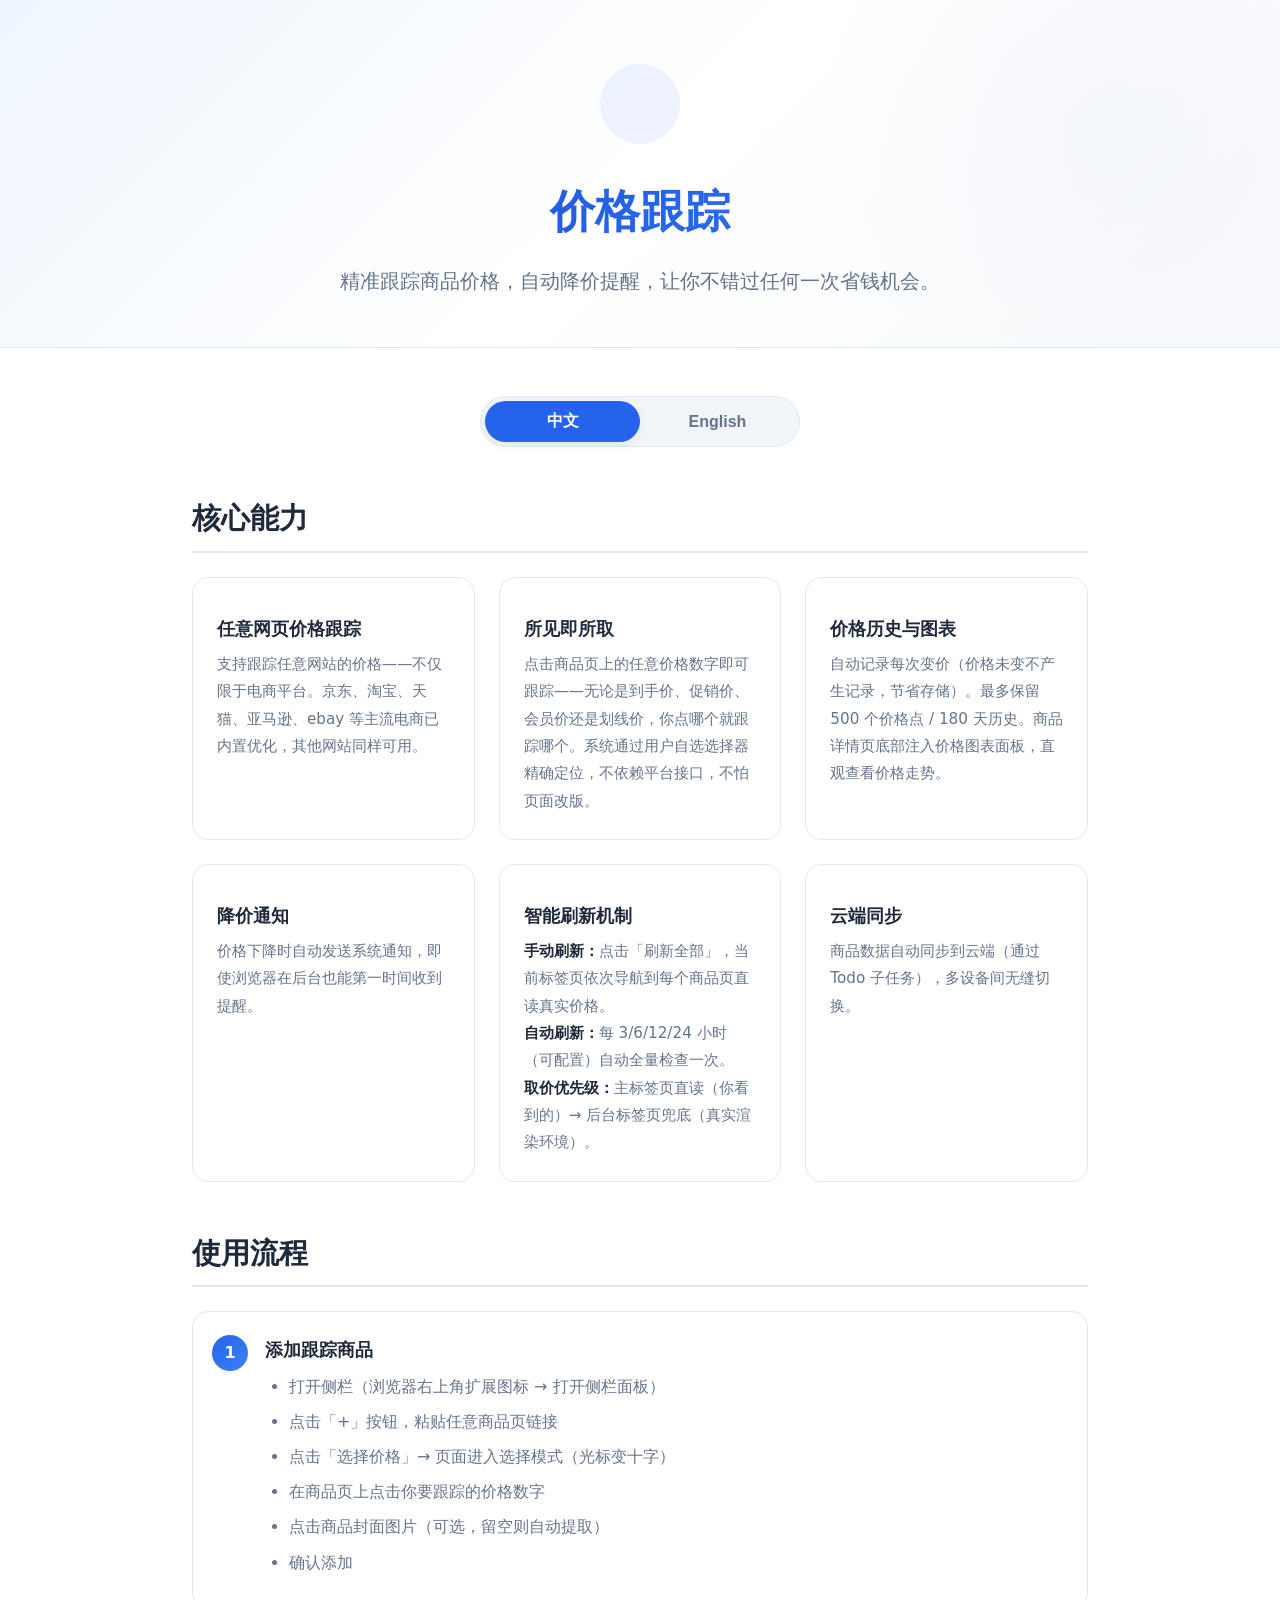
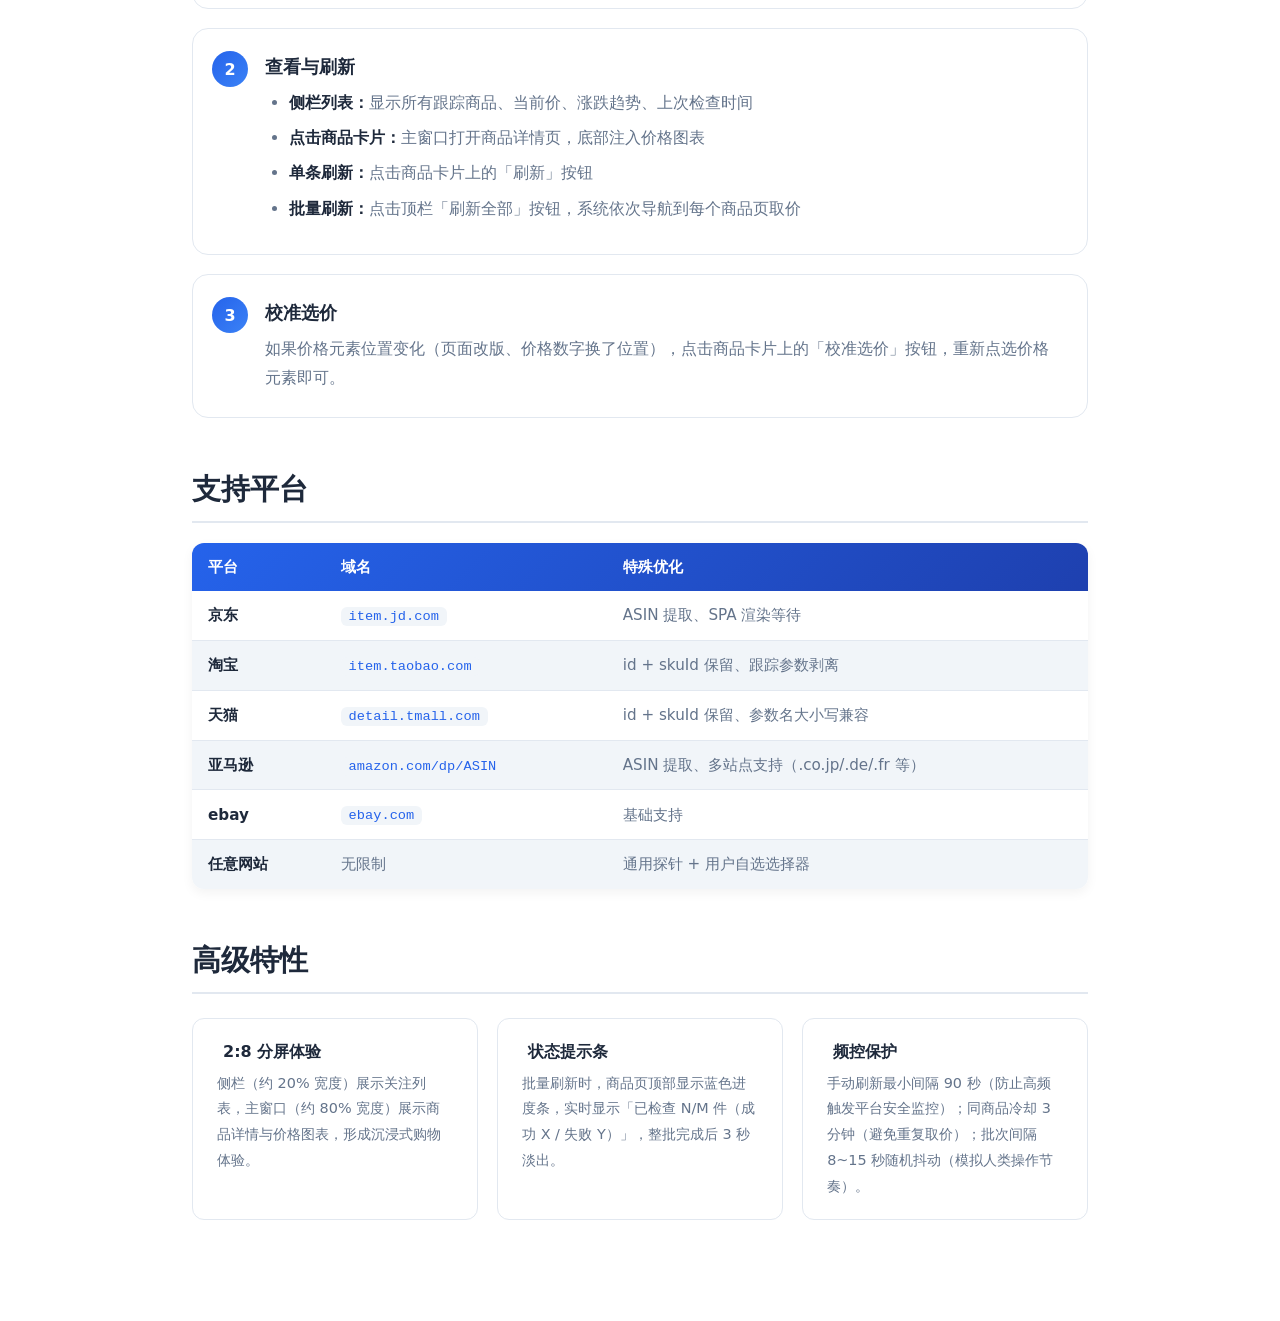
==== price-tracker.html @ d5b230f3 "新增价格跟踪； 重构项目工程" ====
<!DOCTYPE html>
<html lang="zh-CN">
<head>
    <meta charset="UTF-8">
    <meta name="viewport" content="width=device-width, initial-scale=1.0, user-scalable=yes">
    <title>Price Tracker · 价格跟踪 · MS-ToDo Hub</title>
    <meta name="description" content="MS-ToDo Hub 价格跟踪 - 精准跟踪商品价格，自动降价提醒，支持京东、淘宝、天猫、亚马逊、ebay 等主流电商。">
    <link rel="icon" type="image/x-icon" href="/favicon.ico">
    <link rel="icon" type="image/png" href="img/logo/logo.png">
    <link rel="apple-touch-icon" href="img/logo/logo.png">
    <link rel="stylesheet" href="css/awesome-6.7.2.css">
    <link rel="stylesheet" href="css/page.css">
    <style>
        .pt-hero {
            padding: 4rem 10% 3rem;
            text-align: center;
            background: linear-gradient(135deg, #eff6ff 0%, #ffffff 50%, #f8fafc 100%);
            position: relative;
            overflow: hidden;
            border-bottom: 1px solid var(--gray-200);
        }
        .pt-hero::before {
            content: '';
            position: absolute;
            top: -50%;
            right: -10%;
            width: 600px;
            height: 600px;
            background: radial-gradient(circle, rgba(37, 99, 235, 0.03) 0%, transparent 70%);
            border-radius: 50%;
            z-index: 0;
        }
        .pt-hero h1 {
            font-size: 2.8rem;
            font-weight: 800;
            background: linear-gradient(135deg, #1e40af, var(--primary-color), #3b82f6);
            -webkit-background-clip: text;
            -webkit-text-fill-color: transparent;
            background-clip: text;
            margin-bottom: 1rem;
            position: relative;
            z-index: 1;
        }
        .pt-hero .pt-tagline {
            font-size: 1.25rem;
            color: var(--text-light);
            max-width: 680px;
            margin: 0 auto;
            position: relative;
            z-index: 1;
            line-height: 1.8;
        }
        .pt-hero .pt-icon {
            font-size: 3.5rem;
            color: var(--primary-color);
            margin-bottom: 1.5rem;
            display: inline-block;
            background: rgba(37, 99, 235, 0.08);
            width: 80px;
            height: 80px;
            line-height: 80px;
            border-radius: 50%;
            position: relative;
            z-index: 1;
        }
        .pt-container {
            max-width: 960px;
            margin: 0 auto;
            padding: 3rem 2rem 5rem;
        }
        .pt-lang-tabs {
            display: flex;
            justify-content: center;
            gap: 0;
            margin-bottom: 3rem;
            background: var(--gray-100);
            border-radius: 50px;
            padding: 4px;
            max-width: 320px;
            margin-left: auto;
            margin-right: auto;
            border: 1px solid var(--gray-200);
        }
        .pt-lang-tab {
            flex: 1;
            padding: 10px 24px;
            border-radius: 50px;
            text-align: center;
            font-weight: 600;
            font-size: 1rem;
            cursor: pointer;
            transition: var(--transition);
            color: var(--text-light);
            border: none;
            background: transparent;
        }
        .pt-lang-tab.active {
            background: var(--primary-color);
            color: white;
            box-shadow: var(--shadow-sm);
        }
        .pt-lang-tab:hover:not(.active) {
            color: var(--primary-color);
        }
        .pt-section { display: none; }
        .pt-section.active { display: block; }
        .pt-section h2 {
            font-size: 1.8rem;
            font-weight: 700;
            color: var(--text-dark);
            margin: 3rem 0 1.2rem;
            padding-bottom: 0.6rem;
            border-bottom: 2px solid var(--gray-200);
        }
        .pt-section h2:first-child { margin-top: 0; }
        .pt-section h3 {
            font-size: 1.25rem;
            font-weight: 600;
            color: var(--primary-color);
            margin: 2rem 0 0.8rem;
        }
        .pt-section p {
            color: var(--text-light);
            line-height: 1.8;
            margin-bottom: 1rem;
        }
        .pt-section ul {
            margin: 0.5rem 0 1.2rem 1.5rem;
            color: var(--text-light);
            line-height: 1.8;
        }
        .pt-section ul li { margin-bottom: 0.4rem; }
        .pt-section strong { color: var(--text-dark); }
        .pt-section code {
            background: var(--gray-100);
            padding: 2px 8px;
            border-radius: 6px;
            font-size: 0.9em;
            color: var(--primary-color);
        }
        .pt-capability-grid {
            display: grid;
            grid-template-columns: repeat(auto-fit, minmax(280px, 1fr));
            gap: 1.5rem;
            margin: 1.5rem 0 2rem;
        }
        .pt-cap-card {
            background: var(--white);
            border: 1px solid var(--gray-200);
            border-radius: 16px;
            padding: 1.5rem;
            transition: var(--transition);
        }
        .pt-cap-card:hover {
            box-shadow: var(--shadow-md);
            border-color: var(--primary-color);
            transform: translateY(-2px);
        }
        .pt-cap-card .pt-cap-icon {
            font-size: 1.8rem;
            color: var(--primary-color);
            margin-bottom: 0.8rem;
        }
        .pt-cap-card h4 {
            font-size: 1.1rem;
            font-weight: 600;
            color: var(--text-dark);
            margin-bottom: 0.5rem;
        }
        .pt-cap-card p {
            font-size: 0.95rem;
            margin-bottom: 0;
        }
        .pt-steps {
            counter-reset: step;
            margin: 1.5rem 0 2rem;
        }
        .pt-step {
            position: relative;
            padding: 1.5rem 1.5rem 1.5rem 4.5rem;
            background: var(--white);
            border: 1px solid var(--gray-200);
            border-radius: 16px;
            margin-bottom: 1.2rem;
            transition: var(--transition);
        }
        .pt-step:hover {
            box-shadow: var(--shadow-sm);
            border-color: var(--primary-color);
        }
        .pt-step::before {
            counter-increment: step;
            content: counter(step);
            position: absolute;
            left: 1.2rem;
            top: 1.4rem;
            width: 36px;
            height: 36px;
            background: linear-gradient(135deg, var(--primary-color), #3b82f6);
            color: white;
            border-radius: 50%;
            display: flex;
            align-items: center;
            justify-content: center;
            font-weight: 700;
            font-size: 1rem;
        }
        .pt-step h4 {
            font-size: 1.1rem;
            font-weight: 600;
            color: var(--text-dark);
            margin-bottom: 0.5rem;
        }
        .pt-step p { margin-bottom: 0; }
        .pt-step ul { margin-bottom: 0; }
        .pt-table {
            width: 100%;
            border-collapse: collapse;
            margin: 1rem 0 1.5rem;
            border-radius: 12px;
            overflow: hidden;
            box-shadow: var(--shadow-sm);
        }
        .pt-table thead {
            background: linear-gradient(135deg, var(--primary-color), #1e40af);
            color: white;
        }
        .pt-table th {
            padding: 12px 16px;
            text-align: left;
            font-weight: 600;
            font-size: 0.95rem;
        }
        .pt-table td {
            padding: 12px 16px;
            border-bottom: 1px solid var(--gray-200);
            color: var(--text-light);
            font-size: 0.95rem;
        }
        .pt-table tbody tr:last-child td { border-bottom: none; }
        .pt-table tbody tr:nth-child(even) { background: var(--gray-100); }
        .pt-table tbody tr:hover { background: rgba(37, 99, 235, 0.04); }
        .pt-note {
            background: rgba(37, 99, 235, 0.05);
            border-left: 4px solid var(--primary-color);
            padding: 1rem 1.5rem;
            border-radius: 0 12px 12px 0;
            margin: 1rem 0;
        }
        .pt-note p { margin-bottom: 0; color: var(--text-dark); }
        .pt-feature-list {
            display: grid;
            grid-template-columns: repeat(auto-fit, minmax(260px, 1fr));
            gap: 1.2rem;
            margin: 1.5rem 0;
        }
        .pt-feature-item {
            background: var(--white);
            border: 1px solid var(--gray-200);
            border-radius: 12px;
            padding: 1.2rem 1.5rem;
        }
        .pt-feature-item h4 {
            font-size: 1rem;
            font-weight: 600;
            color: var(--text-dark);
            margin-bottom: 0.4rem;
        }
        .pt-feature-item p {
            font-size: 0.9rem;
            margin-bottom: 0;
        }
        @media (max-width: 768px) {
            .pt-hero { padding: 3rem 5% 2rem; }
            .pt-hero h1 { font-size: 2rem; }
            .pt-container { padding: 2rem 1.2rem 3rem; }
            .pt-table { font-size: 0.85rem; }
            .pt-table th, .pt-table td { padding: 8px 10px; }
            .pt-capability-grid { grid-template-columns: 1fr; }
        }
    </style>
</head>
<body>
<div id="nav-placeholder"></div>

<section class="pt-hero">
    <div class="pt-icon"><i class="fa-solid fa-tags"></i></div>
    <h1 data-i18n="pt-hero-title">价格跟踪</h1>
    <p class="pt-tagline" data-i18n="pt-hero-tagline">精准跟踪商品价格，自动降价提醒，让你不错过任何一次省钱机会。</p>
</section>

<div class="pt-container">
    <div class="pt-lang-tabs">
        <button class="pt-lang-tab active" onclick="switchPtLang('zh')">中文</button>
        <button class="pt-lang-tab" onclick="switchPtLang('en')">English</button>
    </div>

    <!-- ==================== 中文内容 ==================== -->
    <div class="pt-section active" id="pt-zh">

        <h2><i class="fa-solid fa-bolt"></i> 核心能力</h2>

        <div class="pt-capability-grid">
            <div class="pt-cap-card">
                <div class="pt-cap-icon"><i class="fa-solid fa-globe"></i></div>
                <h4>任意网页价格跟踪</h4>
                <p>支持跟踪任意网站的价格——不仅限于电商平台。京东、淘宝、天猫、亚马逊、ebay 等主流电商已内置优化，其他网站同样可用。</p>
            </div>
            <div class="pt-cap-card">
                <div class="pt-cap-icon"><i class="fa-solid fa-crosshairs"></i></div>
                <h4>所见即所取</h4>
                <p>点击商品页上的任意价格数字即可跟踪——无论是到手价、促销价、会员价还是划线价，你点哪个就跟踪哪个。系统通过用户自选选择器精确定位，不依赖平台接口，不怕页面改版。</p>
            </div>
            <div class="pt-cap-card">
                <div class="pt-cap-icon"><i class="fa-solid fa-chart-line"></i></div>
                <h4>价格历史与图表</h4>
                <p>自动记录每次变价（价格未变不产生记录，节省存储）。最多保留 500 个价格点 / 180 天历史。商品详情页底部注入价格图表面板，直观查看价格走势。</p>
            </div>
            <div class="pt-cap-card">
                <div class="pt-cap-icon"><i class="fa-solid fa-bell"></i></div>
                <h4>降价通知</h4>
                <p>价格下降时自动发送系统通知，即使浏览器在后台也能第一时间收到提醒。</p>
            </div>
            <div class="pt-cap-card">
                <div class="pt-cap-icon"><i class="fa-solid fa-rotate"></i></div>
                <h4>智能刷新机制</h4>
                <p><strong>手动刷新：</strong>点击「刷新全部」，当前标签页依次导航到每个商品页直读真实价格。<br><strong>自动刷新：</strong>每 3/6/12/24 小时（可配置）自动全量检查一次。<br><strong>取价优先级：</strong>主标签页直读（你看到的）→ 后台标签页兜底（真实渲染环境）。</p>
            </div>
            <div class="pt-cap-card">
                <div class="pt-cap-icon"><i class="fa-solid fa-cloud-arrow-up"></i></div>
                <h4>云端同步</h4>
                <p>商品数据自动同步到云端（通过 Todo 子任务），多设备间无缝切换。</p>
            </div>
        </div>

        <h2><i class="fa-solid fa-list-ol"></i> 使用流程</h2>

        <div class="pt-steps">
            <div class="pt-step">
                <h4>添加跟踪商品</h4>
                <ul>
                    <li>打开侧栏（浏览器右上角扩展图标 → 打开侧栏面板）</li>
                    <li>点击「+」按钮，粘贴任意商品页链接</li>
                    <li>点击「选择价格」→ 页面进入选择模式（光标变十字）</li>
                    <li>在商品页上点击你要跟踪的价格数字</li>
                    <li>点击商品封面图片（可选，留空则自动提取）</li>
                    <li>确认添加</li>
                </ul>
            </div>
            <div class="pt-step">
                <h4>查看与刷新</h4>
                <ul>
                    <li><strong>侧栏列表：</strong>显示所有跟踪商品、当前价、涨跌趋势、上次检查时间</li>
                    <li><strong>点击商品卡片：</strong>主窗口打开商品详情页，底部注入价格图表</li>
                    <li><strong>单条刷新：</strong>点击商品卡片上的「刷新」按钮</li>
                    <li><strong>批量刷新：</strong>点击顶栏「刷新全部」按钮，系统依次导航到每个商品页取价</li>
                </ul>
            </div>
            <div class="pt-step">
                <h4>校准选价</h4>
                <p>如果价格元素位置变化（页面改版、价格数字换了位置），点击商品卡片上的「校准选价」按钮，重新点选价格元素即可。</p>
            </div>
        </div>

        <h2><i class="fa-solid fa-store"></i> 支持平台</h2>

        <table class="pt-table">
            <thead><tr><th>平台</th><th>域名</th><th>特殊优化</th></tr></thead>
            <tbody>
                <tr><td><strong>京东</strong></td><td><code>item.jd.com</code></td><td>ASIN 提取、SPA 渲染等待</td></tr>
                <tr><td><strong>淘宝</strong></td><td><code>item.taobao.com</code></td><td>id + skuId 保留、跟踪参数剥离</td></tr>
                <tr><td><strong>天猫</strong></td><td><code>detail.tmall.com</code></td><td>id + skuId 保留、参数名大小写兼容</td></tr>
                <tr><td><strong>亚马逊</strong></td><td><code>amazon.com/dp/ASIN</code></td><td>ASIN 提取、多站点支持（.co.jp/.de/.fr 等）</td></tr>
                <tr><td><strong>ebay</strong></td><td><code>ebay.com</code></td><td>基础支持</td></tr>
                <tr><td><strong>任意网站</strong></td><td>无限制</td><td>通用探针 + 用户自选选择器</td></tr>
            </tbody>
        </table>

        <h2><i class="fa-solid fa-wand-magic-sparkles"></i> 高级特性</h2>

        <div class="pt-feature-list">
            <div class="pt-feature-item">
                <h4><i class="fa-solid fa-table-columns" style="color:var(--primary-color);margin-right:6px;"></i> 2:8 分屏体验</h4>
                <p>侧栏（约 20% 宽度）展示关注列表，主窗口（约 80% 宽度）展示商品详情与价格图表，形成沉浸式购物体验。</p>
            </div>
            <div class="pt-feature-item">
                <h4><i class="fa-solid fa-progress-bar" style="color:var(--primary-color);margin-right:6px;"></i> 状态提示条</h4>
                <p>批量刷新时，商品页顶部显示蓝色进度条，实时显示「已检查 N/M 件（成功 X / 失败 Y）」，整批完成后 3 秒淡出。</p>
            </div>
            <div class="pt-feature-item">
                <h4><i class="fa-solid fa-shield-halved" style="color:var(--primary-color);margin-right:6px;"></i> 频控保护</h4>
                <p>手动刷新最小间隔 90 秒（防止高频触发平台安全监控）；同商品冷却 3 分钟（避免重复取价）；批次间隔 8~15 秒随机抖动（模拟人类操作节奏）。</p>
            </div>
        </div>

    </div>

    <!-- ==================== English Content ==================== -->
    <div class="pt-section" id="pt-en">

        <h2><i class="fa-solid fa-bolt"></i> Core Capabilities</h2>

        <div class="pt-capability-grid">
            <div class="pt-cap-card">
                <div class="pt-cap-icon"><i class="fa-solid fa-globe"></i></div>
                <h4>Track Prices on Any Page</h4>
                <p>Track prices on any website — not limited to e-commerce platforms. JD, Taobao, Tmall, Amazon, eBay and other major e-commerce sites have built-in optimizations. Other websites work too.</p>
            </div>
            <div class="pt-cap-card">
                <div class="pt-cap-icon"><i class="fa-solid fa-crosshairs"></i></div>
                <h4>What You See Is What You Track</h4>
                <p>Click any price number on a product page to track it — whether it's the final price, promo price, member price, or strikethrough price. The system uses a user-selected CSS selector for precise targeting. No platform API dependency, immune to page redesigns.</p>
            </div>
            <div class="pt-cap-card">
                <div class="pt-cap-icon"><i class="fa-solid fa-chart-line"></i></div>
                <h4>Price History &amp; Charts</h4>
                <p>Automatically records every price change (no record created if price is unchanged, saving storage). Keeps up to 500 price points / 180 days of history. A price chart panel is injected at the bottom of the product detail page for intuitive trend viewing.</p>
            </div>
            <div class="pt-cap-card">
                <div class="pt-cap-icon"><i class="fa-solid fa-bell"></i></div>
                <h4>Price Drop Alerts</h4>
                <p>Automatically sends system notifications when prices drop. You'll get alerted instantly even when the browser is in the background.</p>
            </div>
            <div class="pt-cap-card">
                <div class="pt-cap-icon"><i class="fa-solid fa-rotate"></i></div>
                <h4>Smart Refresh Mechanism</h4>
                <p><strong>Manual refresh:</strong> Click "Refresh All" and the current tab navigates to each product page sequentially to read real prices.<br><strong>Auto refresh:</strong> Automatically checks all items every 3/6/12/24 hours (configurable).<br><strong>Price reading priority:</strong> Active tab direct read (what you see) → Background tab fallback (real rendering environment).</p>
            </div>
            <div class="pt-cap-card">
                <div class="pt-cap-icon"><i class="fa-solid fa-cloud-arrow-up"></i></div>
                <h4>Cloud Sync</h4>
                <p>Product data automatically syncs to the cloud (via Todo subtasks) for seamless switching between devices.</p>
            </div>
        </div>

        <h2><i class="fa-solid fa-list-ol"></i> How to Use</h2>

        <div class="pt-steps">
            <div class="pt-step">
                <h4>Add a Product to Track</h4>
                <ul>
                    <li>Open the sidebar (extension icon at the top-right → Open sidebar panel)</li>
                    <li>Click the "+" button and paste any product page URL</li>
                    <li>Click "Select Price" → The page enters selection mode (cursor becomes a crosshair)</li>
                    <li>Click the price number you want to track on the product page</li>
                    <li>Click the product cover image (optional, auto-extracted if left empty)</li>
                    <li>Confirm to add</li>
                </ul>
            </div>
            <div class="pt-step">
                <h4>View &amp; Refresh</h4>
                <ul>
                    <li><strong>Sidebar list:</strong> Shows all tracked products, current price, price trend, last check time</li>
                    <li><strong>Click a product card:</strong> Opens the product detail page in the main window with a price chart injected at the bottom</li>
                    <li><strong>Single refresh:</strong> Click the "Refresh" button on the product card</li>
                    <li><strong>Batch refresh:</strong> Click the "Refresh All" button in the top bar. The system navigates to each product page sequentially to fetch prices</li>
                </ul>
            </div>
            <div class="pt-step">
                <h4>Recalibrate Price Selection</h4>
                <p>If the price element position changes (page redesign, price number moved), click the "Recalibrate" button on the product card to re-select the price element.</p>
            </div>
        </div>

        <h2><i class="fa-solid fa-store"></i> Supported Platforms</h2>

        <table class="pt-table">
            <thead><tr><th>Platform</th><th>Domain</th><th>Optimization</th></tr></thead>
            <tbody>
                <tr><td><strong>JD.com</strong></td><td><code>item.jd.com</code></td><td>ASIN extraction, SPA render waiting</td></tr>
                <tr><td><strong>Taobao</strong></td><td><code>item.taobao.com</code></td><td>id + skuId retention, tracking parameter stripping</td></tr>
                <tr><td><strong>Tmall</strong></td><td><code>detail.tmall.com</code></td><td>id + skuId retention, case-insensitive parameter names</td></tr>
                <tr><td><strong>Amazon</strong></td><td><code>amazon.com/dp/ASIN</code></td><td>ASIN extraction, multi-site support (.co.jp/.de/.fr, etc.)</td></tr>
                <tr><td><strong>eBay</strong></td><td><code>ebay.com</code></td><td>Basic support</td></tr>
                <tr><td><strong>Any website</strong></td><td>Unlimited</td><td>Universal probe + user-selected CSS selector</td></tr>
            </tbody>
        </table>

        <h2><i class="fa-solid fa-wand-magic-sparkles"></i> Advanced Features</h2>

        <div class="pt-feature-list">
            <div class="pt-feature-item">
                <h4><i class="fa-solid fa-table-columns" style="color:var(--primary-color);margin-right:6px;"></i> 2:8 Split Screen</h4>
                <p>The sidebar (~20% width) displays your watchlist, while the main window (~80% width) shows product details and price charts, creating an immersive shopping experience.</p>
            </div>
            <div class="pt-feature-item">
                <h4><i class="fa-solid fa-progress-bar" style="color:var(--primary-color);margin-right:6px;"></i> Status Progress Bar</h4>
                <p>During batch refresh, a blue progress bar appears at the top of the product page showing "Checked N/M (Success X / Failed Y)" in real-time. It fades out 3 seconds after the batch completes.</p>
            </div>
            <div class="pt-feature-item">
                <h4><i class="fa-solid fa-shield-halved" style="color:var(--primary-color);margin-right:6px;"></i> Rate Limiting Protection</h4>
                <p>Manual refresh minimum interval: 90 seconds (prevents triggering platform security monitoring); Same product cooldown: 3 minutes (avoids duplicate price fetching); Batch interval: 8–15 seconds random jitter (simulates human operation rhythm).</p>
            </div>
        </div>

    </div>
</div>

<div id="footer-placeholder"></div>

<script src="js/common.js"></script>
<script>
    extendI18n({
        'zh': {
            'pt-hero-title': '价格跟踪',
            'pt-hero-tagline': '精准跟踪商品价格，自动降价提醒，让你不错过任何一次省钱机会。'
        },
        'en': {
            'pt-hero-title': 'Price Tracker',
            'pt-hero-tagline': 'Precisely track product prices with automatic drop alerts — never miss a saving opportunity.'
        }
    });

    function switchPtLang(lang, skipUpdate) {
        document.getElementById('pt-zh').classList.toggle('active', lang === 'zh');
        document.getElementById('pt-en').classList.toggle('active', lang === 'en');
        document.querySelectorAll('.pt-lang-tab').forEach(function(tab) {
            tab.classList.toggle('active', tab.textContent.trim() === (lang === 'zh' ? '中文' : 'English'));
        });
        var langBtn = document.getElementById('lang-btn-text');
        if (langBtn) langBtn.innerText = lang === 'zh' ? 'English' : '中文';
        if (!skipUpdate) {
            window.currentLang = lang;
            updateContent();
        }
    }
    window.switchPtLang = switchPtLang;

    window.afterUpdate = function() {
        document.querySelectorAll('.pt-lang-tab').forEach(function(tab) {
            tab.classList.toggle('active', tab.textContent.trim() === (window.currentLang === 'zh' ? '中文' : 'English'));
        });
        document.getElementById('pt-zh').classList.toggle('active', window.currentLang === 'zh');
        document.getElementById('pt-en').classList.toggle('active', window.currentLang === 'en');
    };
</script>
</body>
</html>
---- css/page.css ----
/* 完整样式 - 包含所有原有样式 + 轮播样式 */
* {
    margin: 0;
    padding: 0;
    box-sizing: border-box;
}

:root {
    --primary-color: #2563eb;
    --primary-dark: #1d4ed8;
    --chrome-color: #4285f4;
    --edge-color: #0078d7;
    --firefox-color: #ff7139;
    --text-dark: #1e293b;
    --text-light: #64748b;
    --bg-light: #f8fafc;
    --white: #ffffff;
    --accent-green: #10b981;
    --accent-amber: #f59e0b;
    --accent-rose: #e11d48;
    --gray-100: #f1f5f9;
    --gray-200: #e2e8f0;
    --gray-300: #cbd5e1;
    --shadow-sm: 0 4px 12px rgba(0, 0, 0, 0.05);
    --shadow-md: 0 8px 24px rgba(0, 0, 0, 0.1);
    --shadow-lg: 0 20px 40px rgba(0, 0, 0, 0.15);
    --transition: all 0.3s ease;
}

body {
    font-family: 'Segoe UI', system-ui, -apple-system, BlinkMacSystemFont, sans-serif;
    line-height: 1.6;
    color: var(--text-dark);
    background: var(--white);
    scroll-behavior: smooth;
    overflow-x: hidden;
}

nav {
    display: flex;
    justify-content: space-between;
    align-items: center;
    padding: 1.2rem 10%;
    background: rgba(255, 255, 255, 0.95);
    position: sticky;
    top: 0;
    z-index: 1000;
    backdrop-filter: blur(12px);
    border-bottom: 1px solid var(--gray-100);
    box-shadow: var(--shadow-sm);
}

.logo {
    font-size: 1.5rem;
    font-weight: 700;
    color: var(--primary-color);
    display: flex;
    align-items: center;
    gap: 12px;
}

.logo a {
    display: flex;
    align-items: center;
    gap: 12px;
    text-decoration: none;
    color: inherit;
}

.logo img {
    width: 32px;
    height: 32px;
    border-radius: 8px;
}

.nav-links {
    display: flex;
    align-items: center;
    gap: 2rem;
}

.nav-links a, .nav-links span {
    text-decoration: none;
    color: var(--text-dark);
    font-weight: 500;
    transition: var(--transition);
    cursor: pointer;
    display: flex;
    align-items: center;
    gap: 6px;
    font-size: 1rem;
    padding: 6px 0;
    border-bottom: 2px solid transparent;
}

.nav-links a:hover, .nav-links span:hover {
    color: var(--primary-color);
    border-bottom-color: var(--primary-color);
}

.nav-links .btn-sponsor-nav {
    color: var(--accent-rose);
    font-weight: 600;
}

.nav-lang {
    display: flex;
    align-items: center;
    gap: 6px;
    background: var(--gray-100);
    padding: 1px 16px;
    border-radius: 40px;
    font-weight: 300;
    cursor: pointer;
    border: 1px solid var(--gray-200);
    transition: var(--transition);
    margin-left: 0.5rem;
    color: var(--text-dark);
}

.hero {
    padding: 6rem 10% 5rem;
    text-align: center;
    background: linear-gradient(135deg, #eff6ff 0%, #ffffff 50%, #f8fafc 100%);
    position: relative;
    overflow: hidden;
}

.hero::before {
    content: '';
    position: absolute;
    top: -50%;
    right: -10%;
    width: 600px;
    height: 600px;
    background: radial-gradient(circle, rgba(37, 99, 235, 0.03) 0%, transparent 70%);
    border-radius: 50%;
    z-index: 0;
}

.hero .version-badge {
    display: inline-block;
    background: linear-gradient(145deg, #1e3c72, #2a5298);
    color: white;
    padding: 8px 28px;
    border-radius: 40px;
    font-size: 1.2rem;
    font-weight: 700;
    margin-bottom: 2rem;
    backdrop-filter: blur(4px);
    border: 1px solid rgba(255, 255, 255, 0.2);
    box-shadow: var(--shadow-md);
    letter-spacing: 1px;
}

#dynamic-slogan {
    font-size: 3.2rem;
    font-weight: 800;
    min-height: 6rem;
    margin-bottom: 1.2rem;
    background: linear-gradient(135deg, #1e40af, var(--primary-color), #3b82f6);
    -webkit-background-clip: text;
    -webkit-text-fill-color: transparent;
    background-clip: text;
    letter-spacing: -1px;
    line-height: 1.3;
    display: flex;
    align-items: center;
    justify-content: center;
    gap: 12px;
    flex-wrap: wrap;
}

.tagline-row {
    display: flex;
    justify-content: center;
    gap: 2rem;
    margin: 1.5rem 0;
    flex-wrap: wrap;
    position: relative;
    z-index: 1;
}

.tagline {
    font-size: 1.3rem;
    color: var(--text-dark);
    background: rgba(255, 255, 255, 0.7);
    padding: 0.5rem 1.5rem;
    border-radius: 40px;
    backdrop-filter: blur(4px);
    border: 1px solid rgba(37, 99, 235, 0.2);
    font-weight: 500;
}

.hero .subhead {
    font-size: 1.3rem;
    color: var(--text-light);
    max-width: 800px;
    margin: 0 auto 2rem;
    position: relative;
    z-index: 1;
}

.download-container {
    display: flex;
    gap: 1.2rem;
    justify-content: center;
    flex-wrap: wrap;
    margin-top: 2.5rem;
    position: relative;
    z-index: 1;
}

.btn-download {
    color: white;
    padding: 1rem 2.2rem;
    border-radius: 50px;
    text-decoration: none;
    font-weight: 600;
    font-size: 1.1rem;
    transition: var(--transition);
    display: flex;
    align-items: center;
    gap: 12px;
    box-shadow: var(--shadow-md);
}

.btn-download:hover {
    transform: translateY(-4px);
    box-shadow: var(--shadow-lg);
}

.btn-chrome {
    background: var(--chrome-color);
}

.btn-edge {
    background: var(--edge-color);
}

.btn-firefox {
    background: var(--firefox-color);
}

.btn-crx {
    background: var(--accent-green);
}

.stats-bar {
    display: flex;
    justify-content: center;
    gap: 4rem;
    margin-top: 4rem;
    padding: 2rem;
    background: rgba(255, 255, 255, 0.6);
    backdrop-filter: blur(8px);
    border-radius: 60px;
    max-width: 800px;
    margin-left: auto;
    margin-right: auto;
    border: 1px solid var(--gray-200);
}

.stat-item {
    text-align: center;
}

.stat-number {
    font-size: 2rem;
    font-weight: 700;
    color: var(--primary-color);
}

.stat-label {
    color: var(--text-light);
    font-size: 0.9rem;
    text-transform: uppercase;
    letter-spacing: 1px;
}

.hero-image {
    margin-top: 3rem;
    text-align: center;
    position: relative;
    z-index: 1;
}

.hero-play-btn {
    position: absolute;
    top: 50%;
    left: 50%;
    transform: translate(-50%, -50%);
    font-size: 4.5rem;
    color: rgba(255, 255, 255, 0.85);
    text-shadow: 0 4px 20px rgba(0, 0, 0, 0.3);
    z-index: 2;
    pointer-events: none;
    transition: 0.3s;
}

.hero-image:hover .hero-play-btn {
    color: #fff;
    transform: translate(-50%, -50%) scale(1.1);
    text-shadow: 0 6px 28px rgba(0, 0, 0, 0.4);
}

.hero-image img {
    max-width: 100%;
    width: auto;
    max-height: 560px;
    border-radius: 20px;
    box-shadow: var(--shadow-lg);
    transition: var(--transition);
}

.hero-image img:hover {
    transform: scale(1.02);
    box-shadow: 0 24px 48px rgba(0, 0, 0, 0.18);
}

.video-modal-content {
    background: transparent;
    border: none;
    box-shadow: none;
    padding: 0;
    max-width: 90vw;
    width: 900px;
    position: relative;
    display: flex;
    flex-direction: column;
    align-items: center;
}

.video-modal-content .modal-close {
    position: absolute;
    top: -40px;
    right: 0;
}

.slogan-waterfall {
    background: linear-gradient(90deg, #f1f5f9 0%, #ffffff 20%, #ffffff 80%, #f1f5f9 100%);
    padding: 2.8rem 10% 2.2rem;
    overflow: hidden;
    border-bottom: 1px solid var(--gray-200);
    border-top: 1px solid var(--gray-200);
    margin-top: 1rem;
}

.waterfall-track {
    display: flex;
    gap: 2.5rem;
    width: max-content;
    animation: scrollRightToLeft 28s linear infinite;
}

.waterfall-track:hover {
    animation-play-state: paused;
}

.waterfall-item {
    display: flex;
    align-items: center;
    gap: 12px;
    background: white;
    padding: 0.9rem 2.2rem;
    border-radius: 60px;
    box-shadow: var(--shadow-sm);
    border: 1px solid var(--gray-200);
    font-size: 1.25rem;
    font-weight: 600;
    white-space: nowrap;
}

@keyframes scrollRightToLeft {
    0% {
        transform: translateX(0);
    }
    100% {
        transform: translateX(calc(-50% - 1.25rem));
    }
}

/* 轮播图样式 */
.carousel-container {
    position: relative;
    width: 100%;
    border-radius: 28px;
    overflow: hidden;
    box-shadow: var(--shadow-lg);
    background: #f1f5f9;
}

.carousel-slides {
    display: flex;
    transition: transform 0.5s cubic-bezier(0.2, 0.9, 0.4, 1.1);
    width: 100%;
}

.carousel-slide {
    flex: 0 0 100%;
    width: 100%;
}

.carousel-slide img {
    width: 100%;
    height: auto;
    display: block;
    background: #fff;
}

.carousel-btn {
    position: absolute;
    top: 50%;
    transform: translateY(-50%);
    background: rgba(0, 0, 0, 0.5);
    backdrop-filter: blur(4px);
    color: white;
    border: none;
    width: 44px;
    height: 44px;
    border-radius: 60px;
    display: flex;
    align-items: center;
    justify-content: center;
    font-size: 1.6rem;
    cursor: pointer;
    z-index: 10;
    transition: 0.2s;
}

.carousel-btn:hover {
    background: var(--primary-color);
}

.btn-prev {
    left: 16px;
}

.btn-next {
    right: 16px;
}

.carousel-dots {
    position: absolute;
    bottom: 16px;
    left: 0;
    right: 0;
    display: flex;
    justify-content: center;
    gap: 12px;
    z-index: 10;
}

.dot {
    width: 10px;
    height: 10px;
    background: rgba(255, 255, 255, 0.5);
    border-radius: 50%;
    cursor: pointer;
    transition: 0.2s;
}

.dot.active {
    background: var(--primary-color);
    width: 26px;
    border-radius: 12px;
    background: white;
    box-shadow: 0 0 4px rgba(0, 0, 0, 0.3);
}

.features {
    padding: 5rem 10%;
    display: grid;
    grid-template-columns: repeat(4, 1fr);
    gap: 2rem;
    background: #fff;
}

.feature-card {
    padding: 2rem 1.5rem;
    border-radius: 20px;
    background: var(--bg-light);
    transition: var(--transition);
    border: 1px solid var(--gray-100);
    box-shadow: var(--shadow-sm);
}

.feature-card:hover {
    background: white;
    border-color: var(--primary-color);
    transform: translateY(-8px);
    box-shadow: var(--shadow-lg);
}

.feature-icon {
    font-size: 2.2rem;
    color: var(--primary-color);
    margin-bottom: 1.5rem;
    background: rgba(37, 99, 235, 0.1);
    width: 60px;
    height: 60px;
    display: flex;
    align-items: center;
    justify-content: center;
    border-radius: 16px;
}

.feature-card h3 {
    margin-bottom: 1rem;
    font-size: 1.3rem;
    font-weight: 700;
}

.feature-card p {
    color: var(--text-light);
    font-size: 0.95rem;
}

.showcase {
    padding: 5rem 10%;
    background: linear-gradient(135deg, #f8fafc 0%, #ffffff 100%);
}

.showcase-grid {
    display: grid;
    grid-template-columns: repeat(2, 1fr);
    gap: 3rem;
    align-items: center;
}

.showcase-content h3 {
    font-size: 2rem;
    margin-bottom: 1.5rem;
}

.showcase-list {
    list-style: none;
}

.showcase-list li {
    margin-bottom: 1.2rem;
    display: flex;
    align-items: flex-start;
    gap: 12px;
}

.showcase-list i {
    color: var(--accent-green);
    font-size: 1.3rem;
    margin-top: 2px;
}

.showcase-quote {
    margin-top: 2rem;
    padding: 1.5rem;
    background: rgba(37, 99, 235, 0.05);
    border-radius: 16px;
    border-left: 4px solid var(--primary-color);
}

.theme-showcase {
    padding: 5rem 10%;
    background: var(--white);
}

.section-title {
    text-align: center;
    font-size: 2.5rem;
    margin-bottom: 1rem;
}

.section-subtitle {
    text-align: center;
    color: var(--text-light);
    max-width: 700px;
    margin: 0 auto 3rem;
    font-size: 1.2rem;
}

.theme-grid {
    display: grid;
    grid-template-columns: repeat(4, 1fr);
    gap: 1.5rem;
    margin-top: 3rem;
}

.theme-item {
    background: var(--bg-light);
    border-radius: 20px;
    padding: 2rem 1.5rem;
    text-align: center;
    transition: var(--transition);
    border: 1px solid var(--gray-200);
    cursor: pointer;
}

.theme-item:hover {
    transform: translateY(-5px);
    box-shadow: var(--shadow-md);
}

.theme-color {
    width: 60px;
    height: 60px;
    border-radius: 30px;
    margin: 0 auto 1rem;
    border: 3px solid white;
    box-shadow: var(--shadow-sm);
}

.theme-blue { background: #2563eb; }
.theme-purple { background: #7c3aed; }
.theme-green { background: #10b981; }
.theme-rose { background: #e11d48; }
.theme-orange { background: #f97316; }
.theme-teal { background: #14b8a6; }
.theme-indigo { background: #4f46e5; }
.theme-gray { background: #4b5563; }

.mobile-showcase {
    padding: 5rem 10%;
    background: #ffffff;
    border-bottom: 1px solid var(--gray-100);
}

.mobile-showcase h2 {
    font-size: 2.4rem;
    margin-bottom: 1rem;
    text-align: center;
}

.mobile-showcase .sub {
    text-align: center;
    color: var(--text-light);
    margin-bottom: 3rem;
    font-size: 1.2rem;
}

.mobile-grid {
    display: flex;
    flex-wrap: wrap;
    justify-content: center;
    gap: 3rem;
    align-items: flex-end;
}

.mobile-card {
    background: var(--bg-light);
    border-radius: 36px 36px 24px 24px;
    padding: 1.8rem 1.8rem 2rem;
    box-shadow: var(--shadow-lg);
    width: 280px;
    transition: var(--transition);
    border: 1px solid var(--gray-200);
    text-align: center;
}

.mobile-card:hover {
    transform: scale(1.03);
    border-color: var(--primary-color);
}

.mobile-card img {
    width: 100%;
    border-radius: 28px;
    box-shadow: 0 10px 20px rgba(0, 0, 0, 0.1);
    border: 4px solid white;
    margin-bottom: 1.2rem;
}

.sync-badge {
    background: #e6f7e6;
    color: #2e7d32;
    padding: 4px 16px;
    border-radius: 40px;
    font-weight: 600;
    font-size: 0.9rem;
    display: inline-block;
    margin-top: 1rem;
}

.highlight {
    background: var(--text-dark);
    color: white;
    padding: 6rem 10%;
    display: flex;
    align-items: center;
    gap: 4rem;
    flex-wrap: wrap;
}

.highlight-content {
    flex: 1;
    min-width: 300px;
}

.highlight-content h2 {
    font-size: 2.8rem;
    margin-bottom: 1.5rem;
}

.privacy-list {
    list-style: none;
}

.privacy-item {
    display: flex;
    align-items: center;
    gap: 18px;
    margin-bottom: 1.2rem;
    background: rgba(255, 255, 255, 0.05);
    padding: 16px 24px;
    border-radius: 16px;
    border: 1px solid rgba(255, 255, 255, 0.1);
    transition: var(--transition);
}

.privacy-item:hover {
    background: rgba(255, 255, 255, 0.08);
    transform: translateX(5px);
}

.privacy-item i {
    color: var(--accent-green);
    font-size: 1.5rem;
}

.privacy-item strong {
    color: #f8fafc;
    font-size: 1.1rem;
    margin-right: 8px;
}

.privacy-tagline {
    margin-top: 2rem;
    padding: 1rem;
    background: rgba(16, 185, 129, 0.1);
    border-radius: 12px;
    color: var(--accent-green);
    font-weight: 600;
    display: flex;
    align-items: center;
    gap: 10px;
}

.highlight-image {
    flex: 1;
    min-width: 300px;
    border-radius: 24px;
    overflow: hidden;
    box-shadow: 0 30px 60px rgba(0, 0, 0, 0.3);
}

.highlight-image img {
    width: 100%;
    height: auto;
    display: block;
}

.tech-stack {
    padding: 5rem 10%;
    background: white;
}

.tech-grid {
    display: grid;
    grid-template-columns: repeat(5, 1fr);
    gap: 1.5rem;
    margin-top: 3rem;
}

.tech-item {
    background: var(--bg-light);
    padding: 1.5rem;
    border-radius: 16px;
    text-align: center;
    border: 1px solid var(--gray-200);
    transition: var(--transition);
}

.tech-item:hover {
    transform: translateY(-5px);
    border-color: var(--primary-color);
}

.tech-item i {
    font-size: 2.5rem;
    color: var(--primary-color);
    margin-bottom: 1rem;
}

.faq {
    padding: 5rem 10%;
    background: var(--bg-light);
}

.faq-grid {
    display: grid;
    grid-template-columns: repeat(2, 1fr);
    gap: 2rem;
    margin-top: 3rem;
}

.faq-item {
    background: white;
    padding: 2rem;
    border-radius: 20px;
    box-shadow: var(--shadow-sm);
    border: 1px solid var(--gray-200);
    transition: var(--transition);
}

.faq-item:hover {
    box-shadow: var(--shadow-md);
    border-color: var(--primary-color);
}

.faq-item h4 {
    font-size: 1.2rem;
    margin-bottom: 1rem;
    display: flex;
    align-items: center;
    gap: 10px;
}

.cta {
    padding: 5rem 10%;
    text-align: center;
    background: linear-gradient(135deg, var(--primary-color), #1e40af);
    color: white;
}

.cta-quote {
    font-size: 2rem;
    font-weight: 600;
    margin-bottom: 1rem;
}

.cta-buttons {
    display: flex;
    gap: 1.5rem;
    justify-content: center;
    flex-wrap: wrap;
    margin-top: 2rem;
}

.btn-cta {
    background: white;
    color: var(--primary-color);
    padding: 1rem 2.5rem;
    border-radius: 50px;
    text-decoration: none;
    font-weight: 600;
    font-size: 1.1rem;
    transition: var(--transition);
    display: inline-flex;
    align-items: center;
    gap: 10px;
}

.btn-cta-outline {
    background: transparent;
    color: white;
    border: 2px solid white;
}

.btn-cta-outline:hover {
    background: white;
    color: var(--primary-color);
}

.modal-overlay {
    position: fixed;
    top: 0;
    left: 0;
    width: 100%;
    height: 100%;
    background: rgba(0, 0, 0, 0.8);
    display: none;
    align-items: center;
    justify-content: center;
    z-index: 2000;
    backdrop-filter: blur(8px);
}

.modal-content {
    background: white;
    padding: 2.5rem;
    border-radius: 32px;
    max-width: 700px;
    width: 90%;
    max-height: 80vh;
    overflow-y: auto;
    position: relative;
}

.modal-close {
    position: absolute;
    top: 1.5rem;
    right: 1.5rem;
    font-size: 1.8rem;
    cursor: pointer;
    background: none;
    border: none;
    width: 40px;
    height: 40px;
    border-radius: 50%;
    display: flex;
    align-items: center;
    justify-content: center;
    transition: var(--transition);
}

.modal-close:hover {
    background: var(--gray-100);
}

.privacy-policy-content {
    margin-top: 1.5rem;
    color: var(--text-dark);
    line-height: 1.8;
}

.privacy-policy-content h3 {
    margin: 1.8rem 0 0.8rem;
    color: var(--primary-color);
}

.privacy-policy-content h3:first-of-type {
    margin-top: 0;
}

.privacy-policy-content p {
    margin-bottom: 1rem;
    color: var(--text-light);
}

.privacy-policy-content ul {
    margin-left: 1.5rem;
    margin-bottom: 1rem;
    color: var(--text-light);
}

.qr-container {
    display: flex;
    gap: 2.5rem;
    justify-content: center;
    flex-wrap: wrap;
    margin-top: 2rem;
}

.qr-item {
    text-align: center;
}

.qr-item img {
    width: 140px;
    border-radius: 20px;
}

footer {
    padding: 4rem 10%;
    text-align: center;
    border-top: 1px solid var(--gray-200);
    color: var(--text-light);
    background: #fafafa;
}

.footer-links {
    margin-bottom: 2rem;
    display: flex;
    justify-content: center;
    gap: 2.5rem;
    flex-wrap: wrap;
}

.footer-links a, .footer-links span {
    text-decoration: none;
    color: var(--text-light);
    cursor: pointer;
    transition: var(--transition);
}

.footer-links a:hover, .footer-links span:hover {
    color: var(--primary-color);
}

@media (max-width: 1200px) {
    .features { grid-template-columns: repeat(2, 1fr); }
    .tech-grid { grid-template-columns: repeat(3, 1fr); }
    .theme-grid { grid-template-columns: repeat(2, 1fr); }
}

@media (max-width: 992px) {
    .showcase-grid { grid-template-columns: 1fr; }
    .faq-grid { grid-template-columns: 1fr; }
}

@media (max-width: 768px) {
    #dynamic-slogan { font-size: 2.2rem; }
    .features { grid-template-columns: 1fr; }
    .carousel-btn { width: 36px; height: 36px; font-size: 1.2rem; }
    .hero-image img { max-height: 380px; }
}

/* ==================== 新增功能展示区样式 ==================== */

.new-features {
    max-width: 1280px;
    margin: 4rem auto;
    padding: 0 2rem;
}

.new-features-grid {
    display: grid;
    grid-template-columns: repeat(auto-fit, minmax(280px, 1fr));
    gap: 2rem;
    margin-top: 2rem;
}

.new-feature-card {
    background: var(--card-bg, #ffffff);
    border-radius: 24px;
    padding: 1.5rem;
    position: relative;
    transition: all 0.3s ease;
    border: 1px solid var(--gray-200, #e5e7eb);
    box-shadow: 0 4px 12px rgba(0, 0, 0, 0.05);
}

.new-feature-card:hover {
    transform: translateY(-4px);
    box-shadow: 0 20px 30px -12px rgba(0, 0, 0, 0.15);
    border-color: var(--primary-color, #2563eb);
}

.feature-img-placeholder {
    margin-bottom: 1rem;
    border-radius: 16px;
    overflow: hidden;
    background: linear-gradient(135deg, #f0f9ff 0%, #e0f2fe 100%);
}

.placeholder-img {
    aspect-ratio: 16 / 9;
    display: flex;
    flex-direction: column;
    align-items: center;
    justify-content: center;
    gap: 0.5rem;
    color: var(--primary-color, #2563eb);
    font-size: 0.85rem;
    font-weight: 500;
}

.placeholder-img i {
    font-size: 3rem;
    opacity: 0.7;
}

/* 各功能卡片不同渐变背景 */
.new-feature-card:nth-child(1) .feature-img-placeholder {
    background: linear-gradient(135deg, #e8f0fe 0%, #d4e4fc 100%);
}
.new-feature-card:nth-child(2) .feature-img-placeholder {
    background: linear-gradient(135deg, #fef3e8 0%, #fde6d4 100%);
}
.new-feature-card:nth-child(3) .feature-img-placeholder {
    background: linear-gradient(135deg, #fce7f3 0%, #fbd5e8 100%);
}
.new-feature-card:nth-child(4) .feature-img-placeholder {
    background: linear-gradient(135deg, #e8f8f0 0%, #d4f0e4 100%);
}

.feature-badge {
    position: absolute;
    top: 1rem;
    right: 1rem;
    background: linear-gradient(135deg, #f59e0b, #ef4444);
    color: white;
    font-size: 0.7rem;
    font-weight: 600;
    padding: 0.25rem 0.6rem;
    border-radius: 20px;
    letter-spacing: 0.5px;
}

.new-feature-card h3 {
    font-size: 1.25rem;
    margin: 0.75rem 0 0.5rem;
    color: var(--text-dark, #111827);
}

.new-feature-card p {
    color: var(--text-light, #4b5563);
    font-size: 0.9rem;
    line-height: 1.5;
    margin-bottom: 1rem;
}

.feature-tags {
    display: flex;
    flex-wrap: wrap;
    gap: 0.5rem;
}

.feature-tags span {
    background: var(--gray-100, #f3f4f6);
    padding: 0.25rem 0.75rem;
    border-radius: 20px;
    font-size: 0.7rem;
    color: var(--gray-700, #374151);
    border: 1px solid var(--gray-200, #e5e7eb);
}

/* 暗色主题适配 */
.dark-theme .new-feature-card {
    background: #1f2937;
    border-color: #374151;
}

.dark-theme .new-feature-card h3 {
    color: #f9fafb;
}

.dark-theme .feature-tags span {
    background: #374151;
    color: #e5e7eb;
    border-color: #4b5563;
}

/* 移动端适配 */
@media (max-width: 768px) {
    .new-features {
        padding: 0 1rem;
        margin: 2rem auto;
    }

    .new-features-grid {
        gap: 1.25rem;
    }

    .new-feature-card {
        padding: 1.25rem;
    }
}
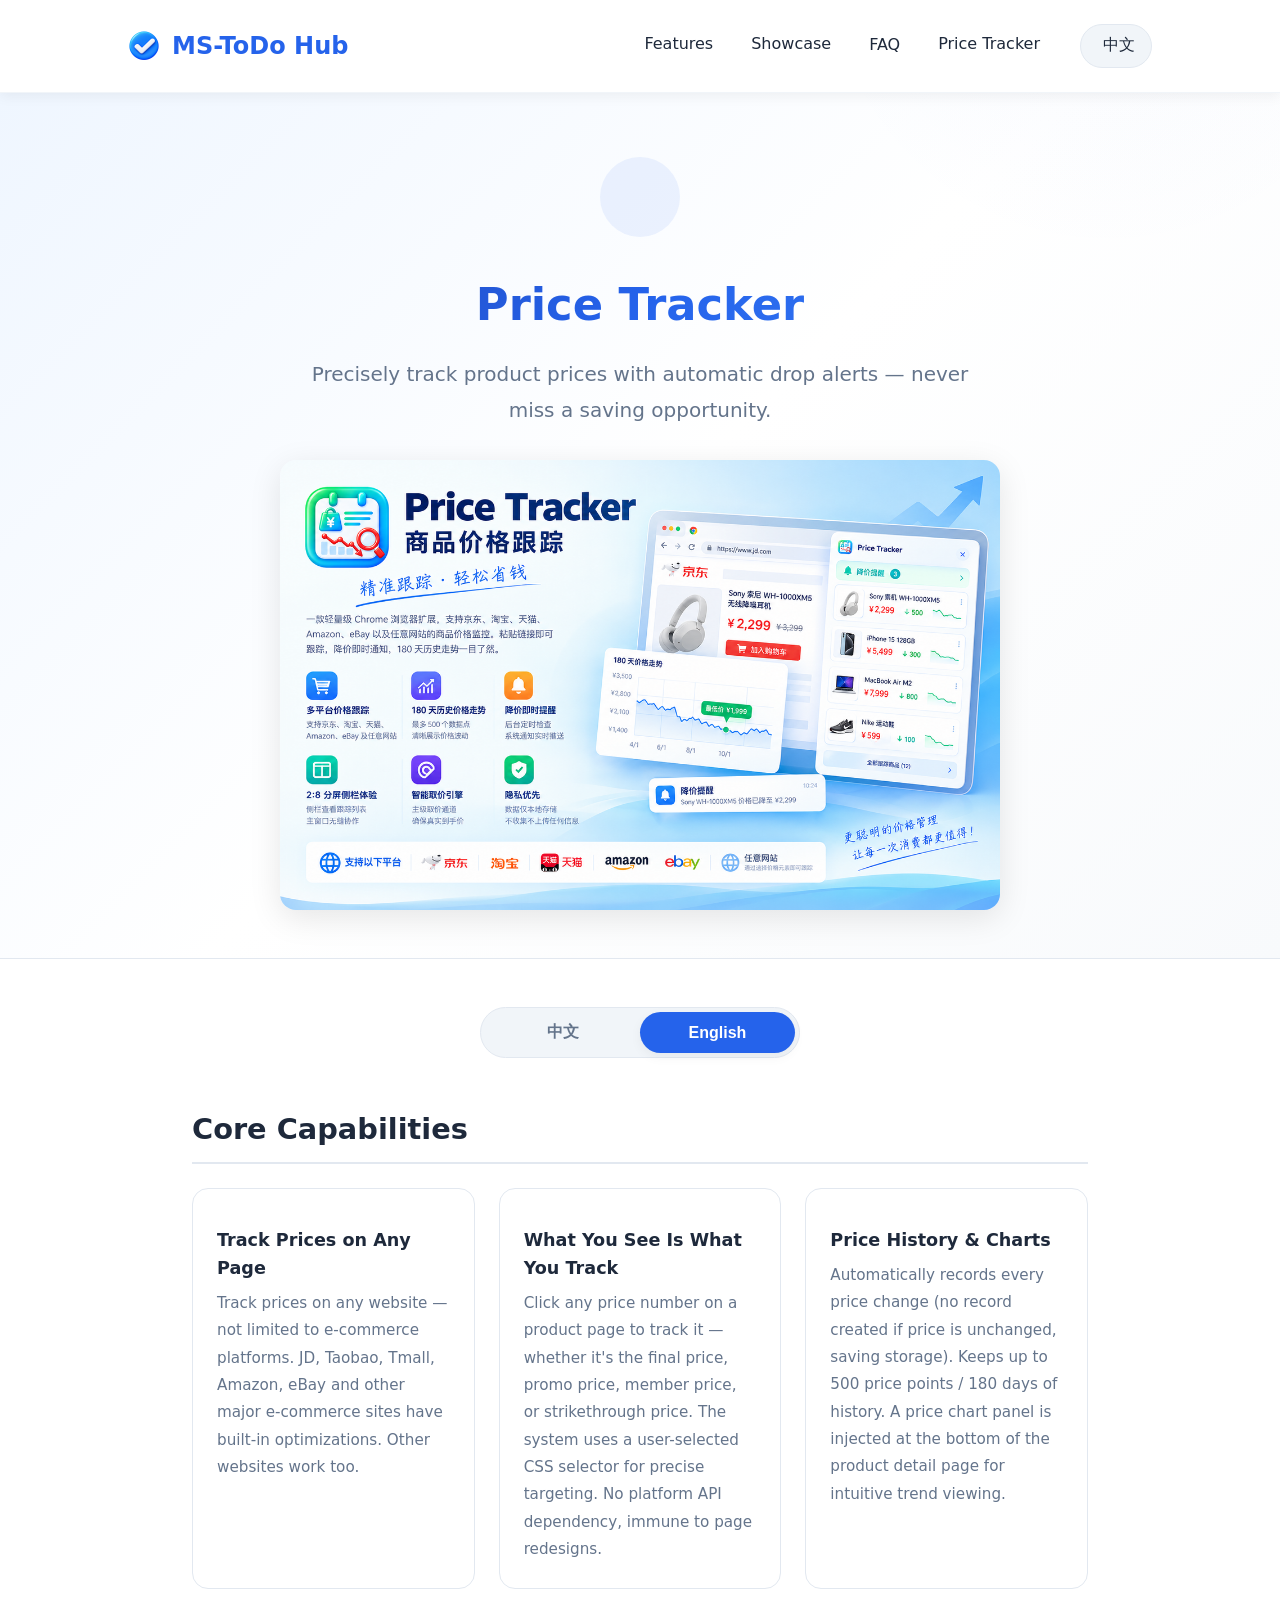
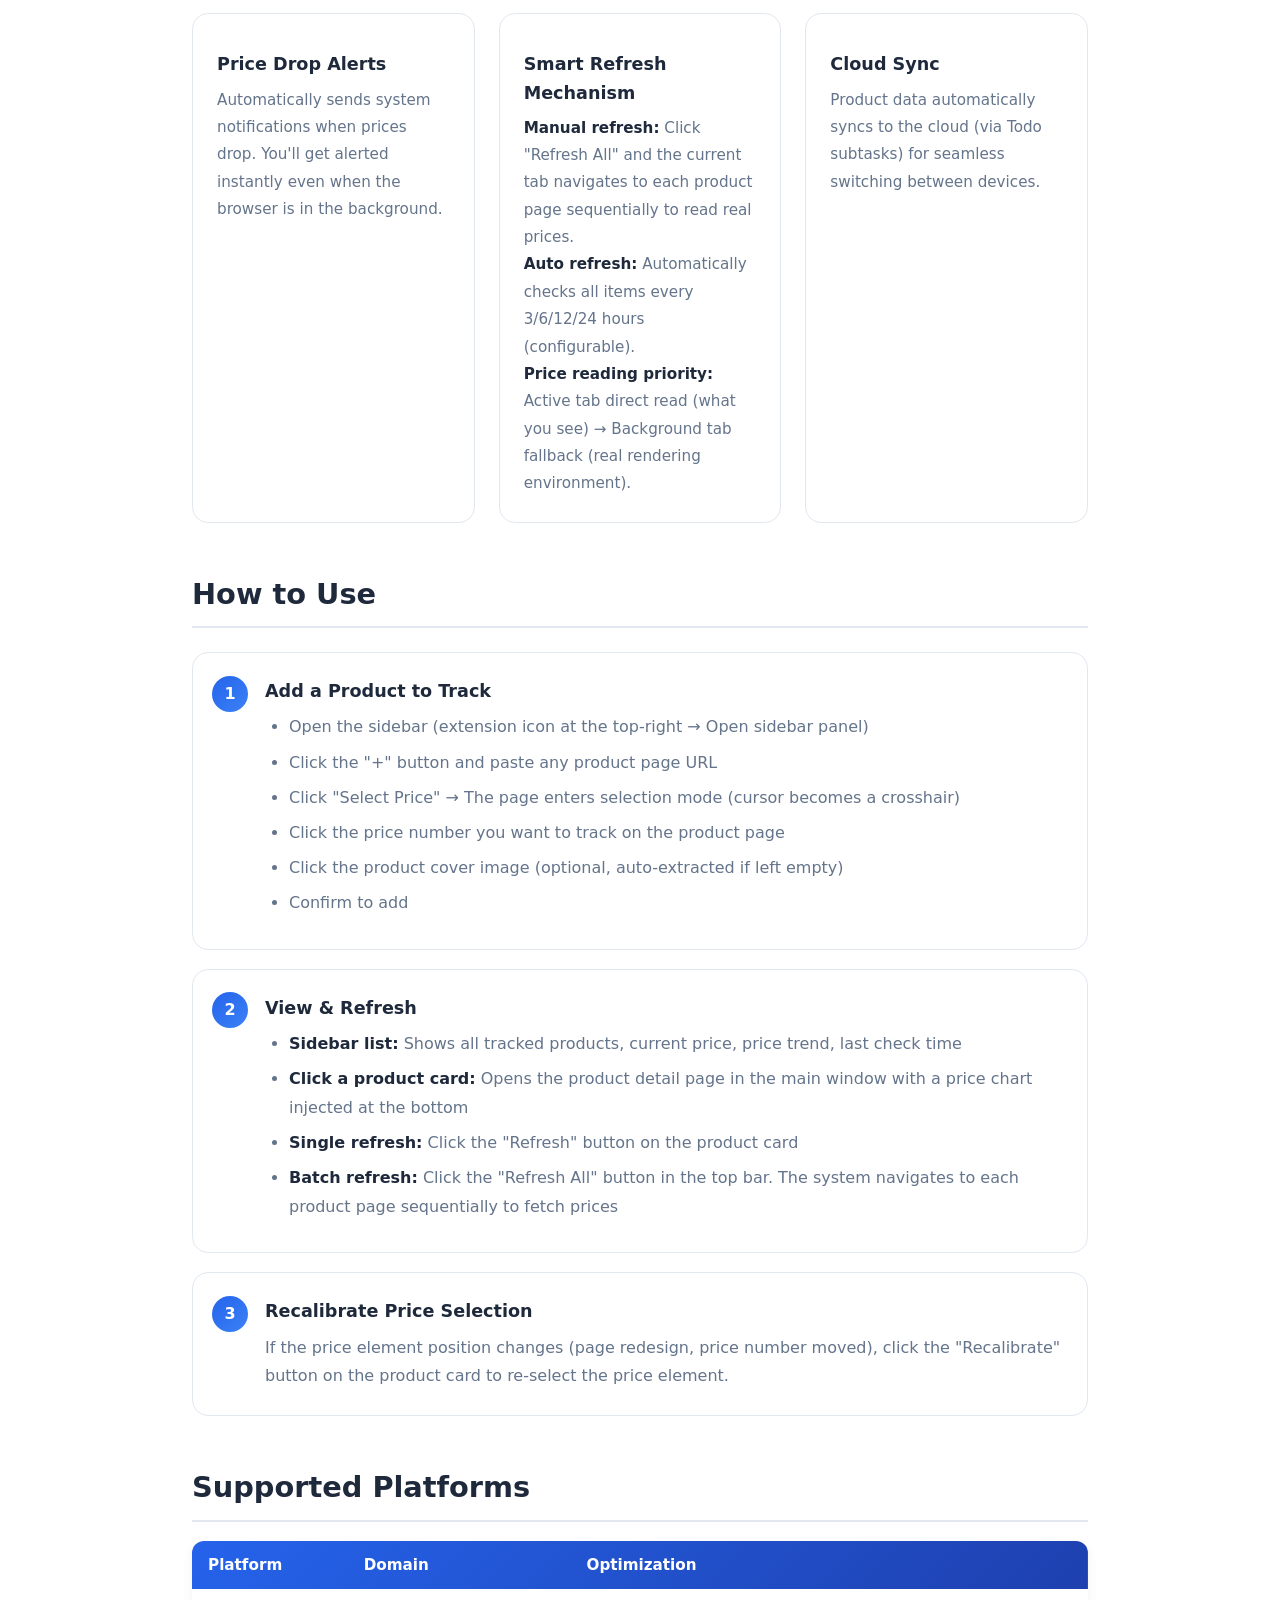
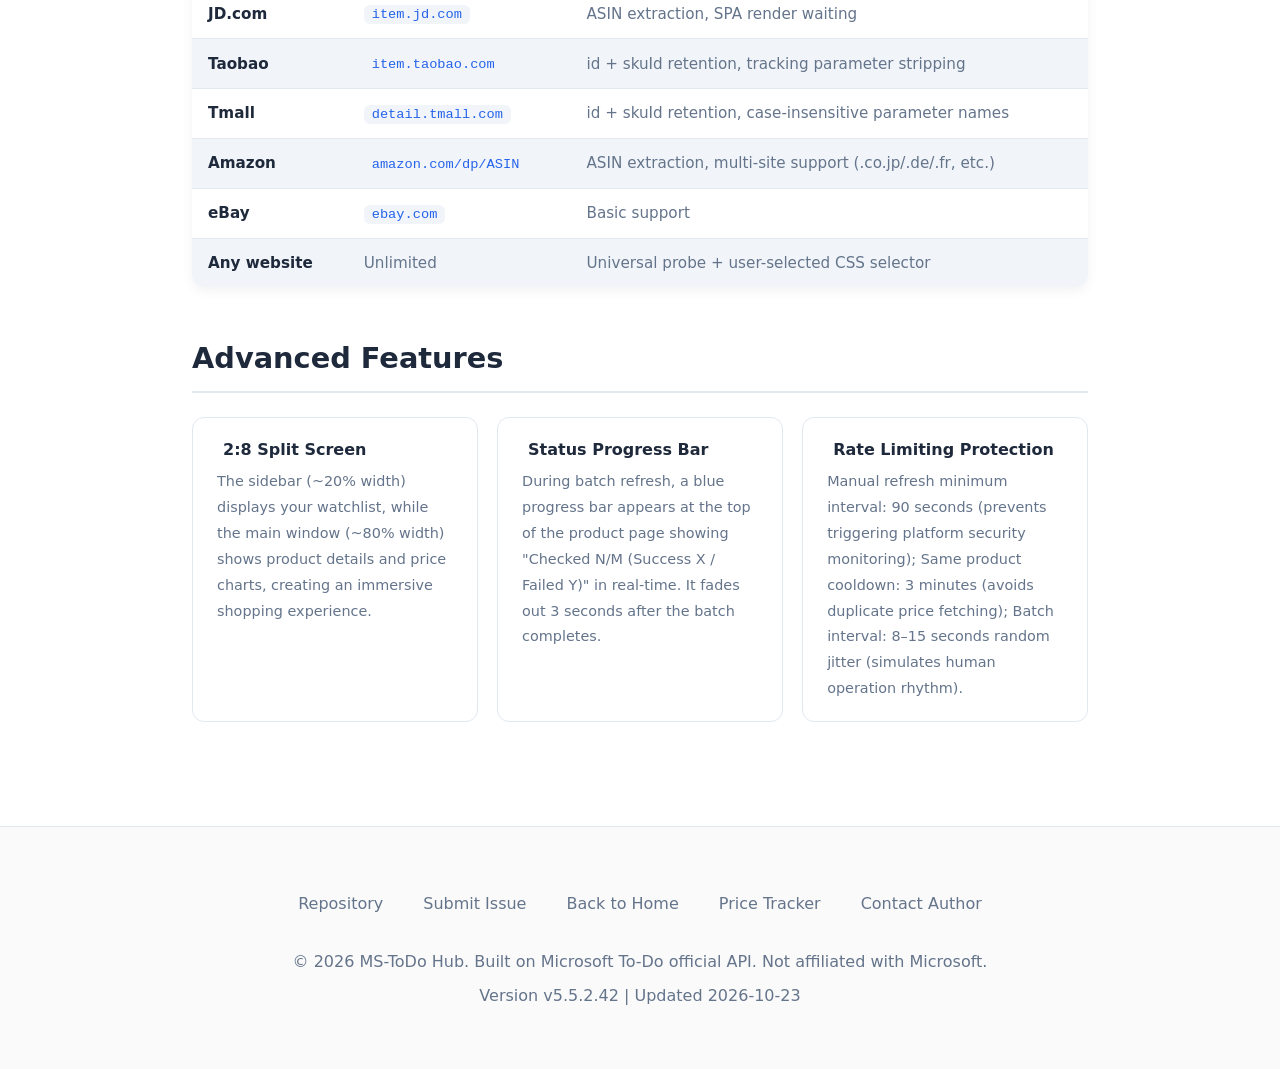
==== commit 4fc99f3b: "新增价格跟踪； 重构项目工程" ====
--- a/price-tracker.html
+++ b/price-tracker.html
@@ -270,6 +270,14 @@
             font-size: 0.9rem;
             margin-bottom: 0;
         }
+        .pt-hero-img {
+            max-width: 720px;
+            width: 80%;
+            margin: 2rem auto 0;
+            display: block;
+            border-radius: 16px;
+            box-shadow: 0 8px 32px rgba(0,0,0,0.10);
+        }
         @media (max-width: 768px) {
             .pt-hero { padding: 3rem 5% 2rem; }
             .pt-hero h1 { font-size: 2rem; }
@@ -277,6 +285,7 @@
             .pt-table { font-size: 0.85rem; }
             .pt-table th, .pt-table td { padding: 8px 10px; }
             .pt-capability-grid { grid-template-columns: 1fr; }
+            .pt-hero-img { width: 95%; margin-top: 1.5rem; }
         }
     </style>
 </head>
@@ -287,6 +296,7 @@
     <div class="pt-icon"><i class="fa-solid fa-tags"></i></div>
     <h1 data-i18n="pt-hero-title">价格跟踪</h1>
     <p class="pt-tagline" data-i18n="pt-hero-tagline">精准跟踪商品价格，自动降价提醒，让你不错过任何一次省钱机会。</p>
+    <img src="img/page/price_tracker.png" alt="Price Tracker" class="pt-hero-img">
 </section>
 
 <div class="pt-container">
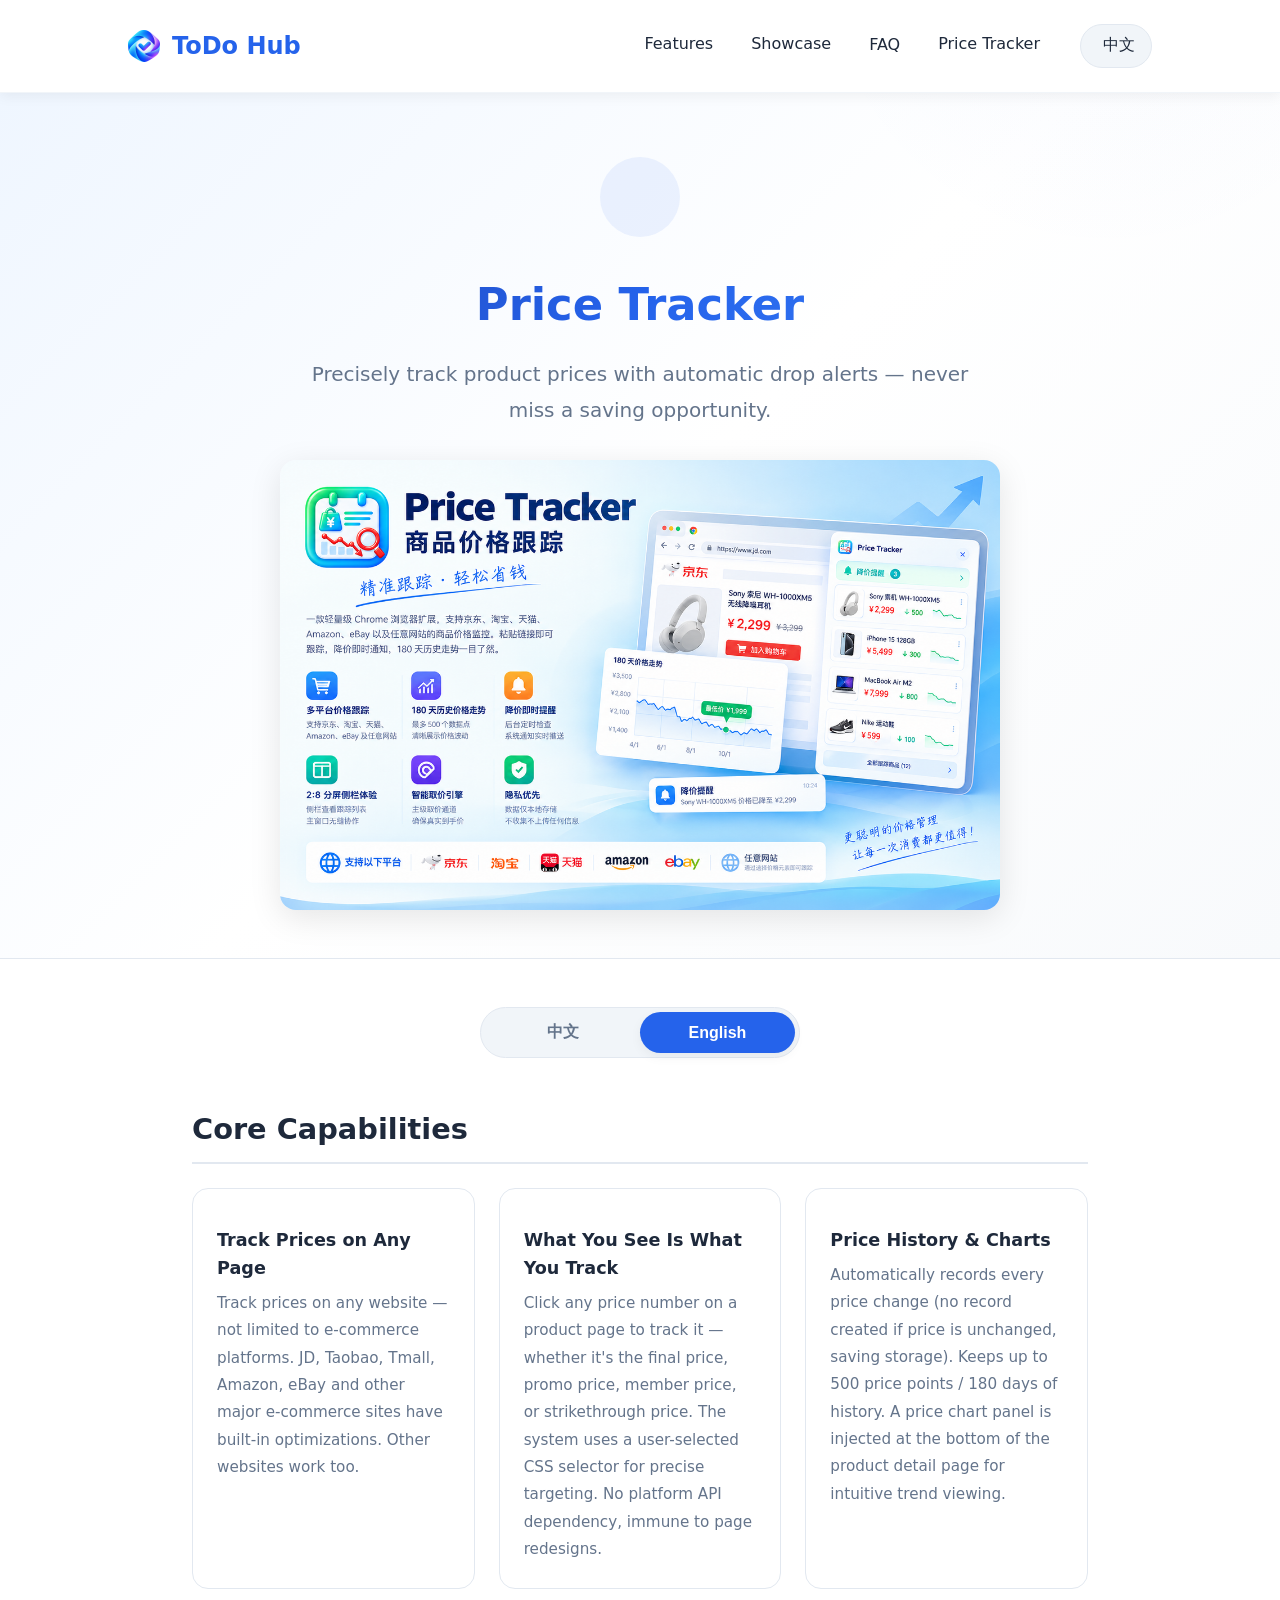
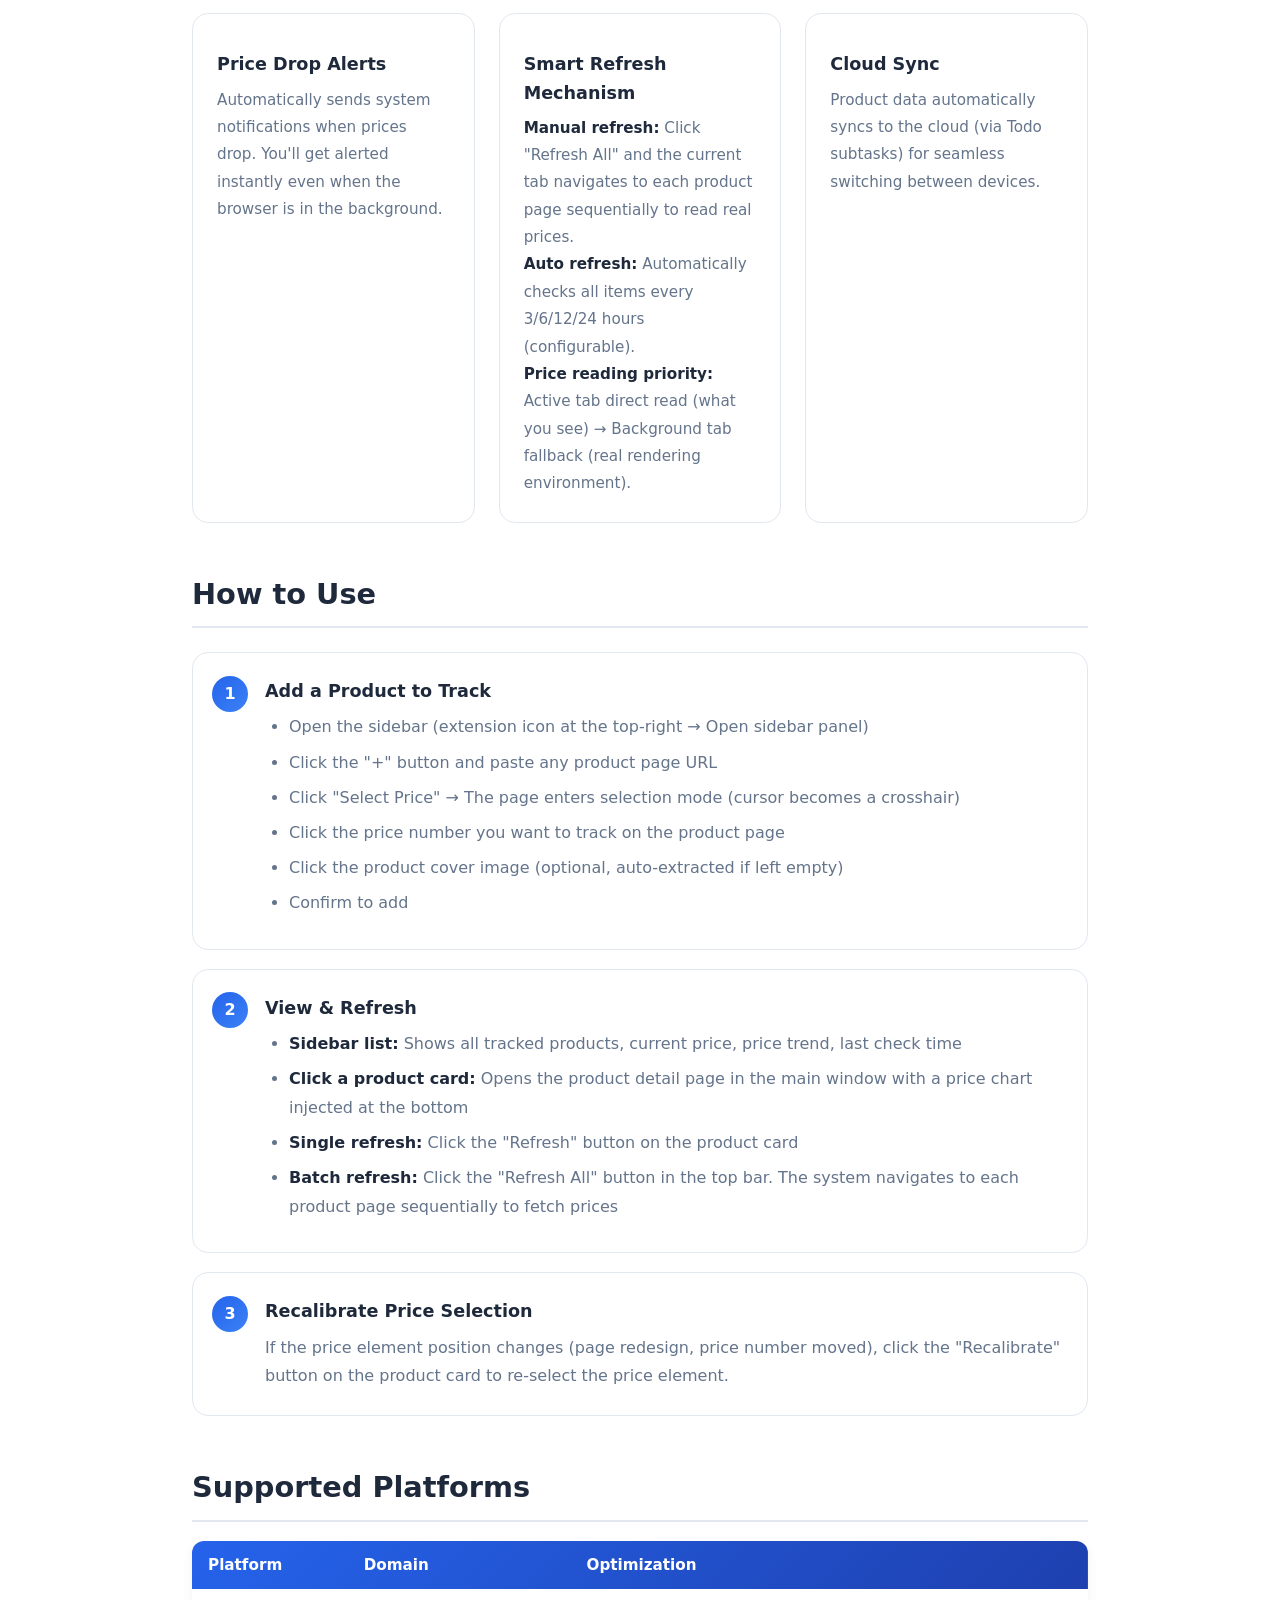
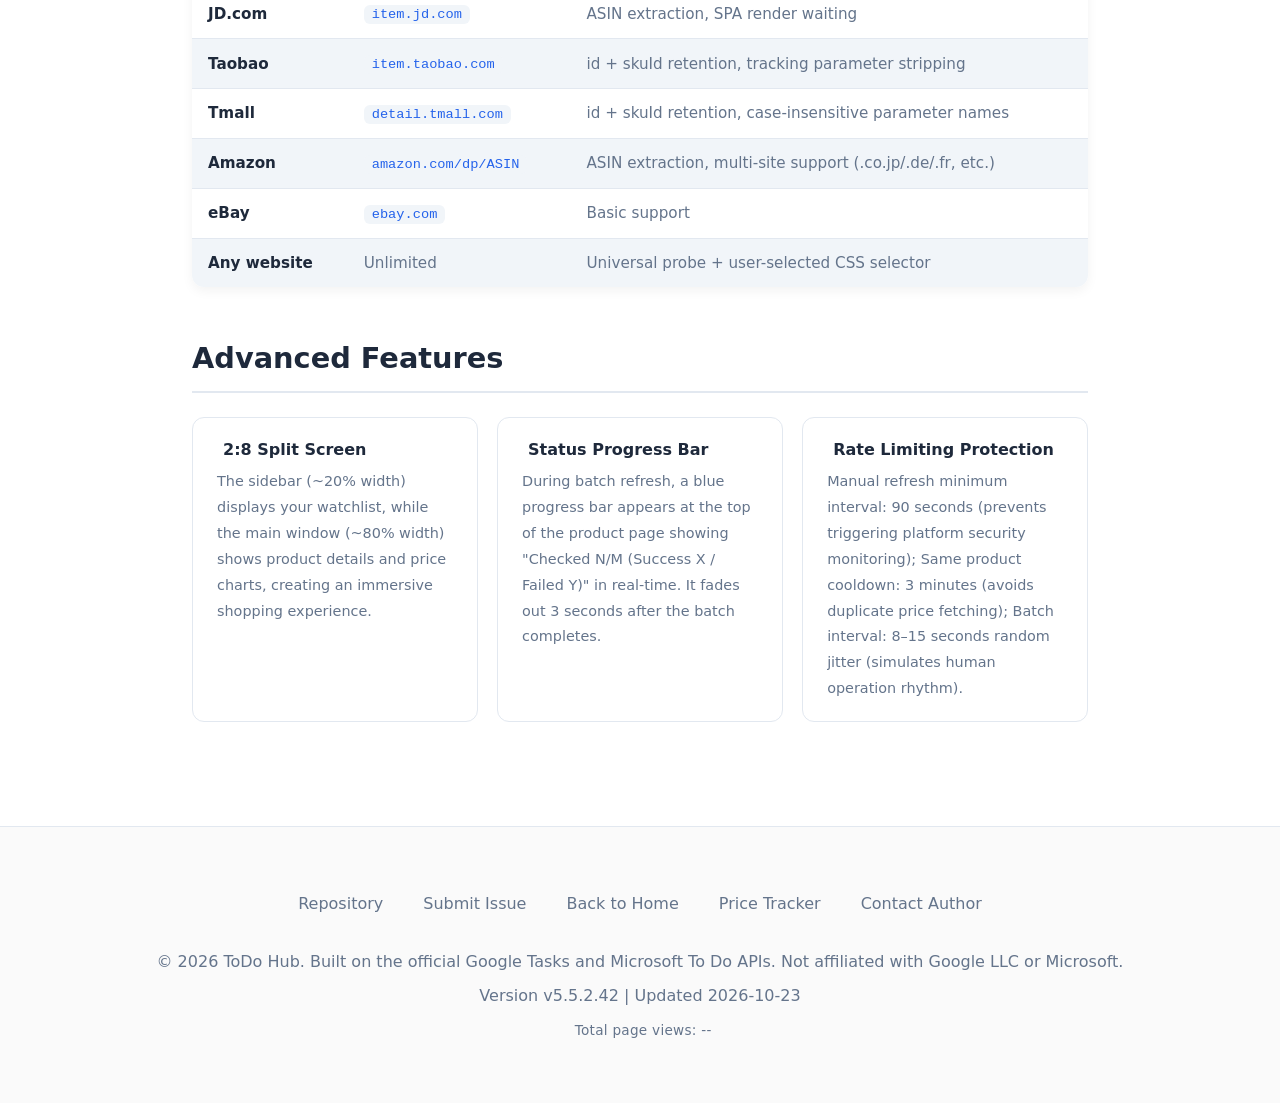
==== commit 13b83456: "Google API协议，隐私2" ====
--- a/price-tracker.html
+++ b/price-tracker.html
@@ -3,8 +3,8 @@
 <head>
     <meta charset="UTF-8">
     <meta name="viewport" content="width=device-width, initial-scale=1.0, user-scalable=yes">
-    <title>Price Tracker · 价格跟踪 · MS-ToDo Hub</title>
-    <meta name="description" content="MS-ToDo Hub 价格跟踪 - 精准跟踪商品价格，自动降价提醒，支持京东、淘宝、天猫、亚马逊、ebay 等主流电商。">
+    <title>Price Tracker · 价格跟踪 · ToDo Hub</title>
+    <meta name="description" content="ToDo Hub 价格跟踪 - 精准跟踪商品价格，自动降价提醒，支持京东、淘宝、天猫、亚马逊、ebay 等主流电商。">
     <link rel="icon" type="image/x-icon" href="/favicon.ico">
     <link rel="icon" type="image/png" href="img/logo/logo.png">
     <link rel="apple-touch-icon" href="img/logo/logo.png">
--- a/css/page.css
+++ b/css/page.css
@@ -10,7 +10,6 @@
     --primary-dark: #1d4ed8;
     --chrome-color: #4285f4;
     --edge-color: #0078d7;
-    --firefox-color: #ff7139;
     --text-dark: #1e293b;
     --text-light: #64748b;
     --bg-light: #f8fafc;
@@ -154,21 +153,24 @@
 }
 
 #dynamic-slogan {
-    font-size: 3.2rem;
-    font-weight: 800;
-    min-height: 6rem;
-    margin-bottom: 1.2rem;
+    font-size: 1.6rem;
+    font-weight: 600;
+    min-height: 2.2rem;
+    margin-bottom: 0.5rem;
     background: linear-gradient(135deg, #1e40af, var(--primary-color), #3b82f6);
     -webkit-background-clip: text;
     -webkit-text-fill-color: transparent;
     background-clip: text;
-    letter-spacing: -1px;
-    line-height: 1.3;
+    letter-spacing: 1px;
+    line-height: 1.4;
+    opacity: 0.85;
     display: flex;
     align-items: center;
     justify-content: center;
     gap: 12px;
     flex-wrap: wrap;
+    position: relative;
+    z-index: 1;
 }
 
 .tagline-row {
@@ -236,10 +238,6 @@
 
 .btn-edge {
     background: var(--edge-color);
-}
-
-.btn-firefox {
-    background: var(--firefox-color);
 }
 
 .btn-crx {
@@ -985,6 +983,21 @@
     color: var(--primary-color);
 }
 
+.footer-visitors {
+    margin-top: 0.75rem;
+    font-size: 0.85rem;
+    display: flex;
+    align-items: center;
+    justify-content: center;
+    gap: 0.4rem;
+    letter-spacing: 0.02em;
+}
+
+.footer-visitors i {
+    color: var(--primary-color);
+    opacity: 0.85;
+}
+
 @media (max-width: 1200px) {
     .features { grid-template-columns: repeat(2, 1fr); }
     .tech-grid { grid-template-columns: repeat(3, 1fr); }
@@ -1143,4 +1156,340 @@
     .new-feature-card {
         padding: 1.25rem;
     }
+}
+
+/* ========== Hero 标题（h1，静态可见，供搜索引擎与平台审核识别应用名与用途） ========== */
+.hero-title {
+    display: flex;
+    align-items: baseline;
+    justify-content: center;
+    flex-wrap: wrap;
+    gap: 0.7rem;
+    margin: 0 0 0.8rem;
+    font-size: 2.6rem;
+    font-weight: 800;
+    line-height: 1.2;
+    position: relative;
+    z-index: 1;
+}
+
+.hero-title .hero-brand {
+    letter-spacing: -0.5px;
+    background: linear-gradient(135deg, #1e40af, var(--primary-color), #3b82f6);
+    -webkit-background-clip: text;
+    -webkit-text-fill-color: transparent;
+    background-clip: text;
+}
+
+.hero-title .hero-title-sub {
+    font-size: 1.3rem;
+    font-weight: 600;
+    letter-spacing: 1px;
+    color: var(--text-light);
+}
+
+/* ========== 应用说明（Google API 合规说明，中英双语静态区块） ========== */
+.app-about {
+    padding: 4rem 10% 3rem;
+    background: linear-gradient(180deg, #f8fafc 0%, #ffffff 100%);
+    border-top: 1px solid var(--gray-100);
+    border-bottom: 1px solid var(--gray-100);
+}
+
+.app-about-inner {
+    max-width: 1080px;
+    margin: 0 auto;
+}
+
+.app-about-head {
+    text-align: center;
+    margin-bottom: 2.2rem;
+}
+
+.app-about-badge {
+    display: inline-block;
+    padding: 6px 16px;
+    margin-bottom: 1rem;
+    border-radius: 40px;
+    background: rgba(37, 99, 235, 0.08);
+    color: var(--primary-color);
+    font-size: 0.8rem;
+    font-weight: 600;
+    letter-spacing: 0.5px;
+}
+
+.app-about-head h2 {
+    font-size: 1.8rem;
+    font-weight: 700;
+    color: var(--text-dark);
+    margin-bottom: 1rem;
+}
+
+.app-about-lead {
+    max-width: 760px;
+    margin: 0 auto;
+    font-size: 1rem;
+    line-height: 1.8;
+    color: var(--text-light);
+}
+
+.app-about-lead strong {
+    color: var(--text-dark);
+}
+
+.app-about-lead-en {
+    margin-top: 0.5rem;
+    font-size: 0.88rem;
+    opacity: 0.85;
+}
+
+.app-about-grid {
+    display: grid;
+    grid-template-columns: 1fr 1fr;
+    gap: 1.5rem;
+    align-items: start;
+}
+
+.app-about-block {
+    height: 100%;
+    padding: 1.5rem 1.75rem;
+    background: #fff;
+    border: 1px solid var(--gray-200);
+    border-radius: 18px;
+    box-shadow: var(--shadow-sm);
+}
+
+.app-about-block h3 {
+    display: flex;
+    align-items: center;
+    gap: 0.5rem;
+    margin-bottom: 1rem;
+    padding-bottom: 0.75rem;
+    border-bottom: 1px solid var(--gray-100);
+    font-size: 0.95rem;
+    font-weight: 700;
+    letter-spacing: 1px;
+    color: var(--primary-color);
+}
+
+.app-about-block ul {
+    list-style: none;
+    margin: 0;
+    padding: 0;
+}
+
+.app-about-block li {
+    position: relative;
+    padding-left: 1.1rem;
+    margin-bottom: 0.7rem;
+    font-size: 0.88rem;
+    line-height: 1.75;
+    color: var(--text-light);
+}
+
+.app-about-block li:last-child {
+    margin-bottom: 0;
+}
+
+.app-about-block li::before {
+    content: '';
+    position: absolute;
+    top: 0.65rem;
+    left: 0;
+    width: 6px;
+    height: 6px;
+    border-radius: 50%;
+    background: var(--primary-color);
+    opacity: 0.55;
+}
+
+.app-about-block strong {
+    color: var(--text-dark);
+    font-weight: 600;
+}
+
+.app-about-block code {
+    padding: 1px 6px;
+    border-radius: 6px;
+    background: var(--gray-100);
+    color: var(--primary-color);
+    font-size: 0.85em;
+}
+
+.app-about-block a {
+    color: var(--primary-color);
+    text-decoration: none;
+}
+
+.app-about-block a:hover {
+    text-decoration: underline;
+}
+
+.app-about-links {
+    display: flex;
+    justify-content: center;
+    flex-wrap: wrap;
+    gap: 1.5rem;
+    margin-top: 1.8rem;
+    font-size: 0.9rem;
+}
+
+.app-about-links a {
+    color: var(--text-light);
+    text-decoration: none;
+    transition: var(--transition);
+}
+
+.app-about-links a:hover {
+    color: var(--primary-color);
+}
+
+.app-about-links i {
+    margin-right: 0.35rem;
+    color: var(--primary-color);
+}
+
+@media (max-width: 900px) {
+    .app-about {
+        padding: 3rem 1.2rem;
+    }
+
+    .app-about-grid {
+        grid-template-columns: 1fr;
+        gap: 1.2rem;
+    }
+
+    .app-about-block {
+        padding: 1.25rem 1.35rem;
+    }
+
+    .app-about-head h2 {
+        font-size: 1.5rem;
+    }
+}
+
+/* ========== 移动端布局修复（导航换行、Hero 缩放、避免横向溢出） ========== */
+@media (max-width: 992px) {
+    nav {
+        flex-wrap: wrap;
+        justify-content: center;
+        gap: 0.5rem 1rem;
+        padding: 0.9rem 5%;
+    }
+
+    .logo {
+        font-size: 1.2rem;
+    }
+
+    .nav-links {
+        flex-wrap: wrap;
+        justify-content: center;
+        gap: 0.35rem 1.1rem;
+        width: 100%;
+    }
+
+    .nav-links a,
+    .nav-links span {
+        font-size: 0.88rem;
+        padding: 3px 0;
+    }
+
+    .nav-lang {
+        margin-left: 0;
+    }
+
+    .tech-grid {
+        grid-template-columns: repeat(2, 1fr);
+    }
+
+    .tech-item {
+        padding: 1.25rem 1rem;
+    }
+
+    .faq-item {
+        padding: 1.5rem;
+    }
+}
+
+@media (max-width: 768px) {
+    .hero {
+        padding: 3rem 6% 3rem;
+    }
+
+    .hero-title {
+        font-size: 1.9rem;
+        gap: 0.45rem;
+        margin-bottom: 0.6rem;
+    }
+
+    .hero-title .hero-title-sub {
+        font-size: 0.95rem;
+        letter-spacing: 0;
+    }
+
+    #dynamic-slogan {
+        font-size: 1.05rem;
+        min-height: 1.7rem;
+        letter-spacing: 0;
+    }
+
+    .hero .version-badge {
+        font-size: 0.9rem;
+        padding: 6px 18px;
+        margin-bottom: 1.2rem;
+    }
+
+    .hero .subhead {
+        font-size: 1rem;
+    }
+
+    .tagline-row {
+        gap: 0.75rem;
+        margin: 1.1rem 0;
+    }
+
+    .tagline {
+        font-size: 0.95rem;
+        padding: 0.4rem 1rem;
+    }
+
+    .download-container {
+        gap: 0.8rem;
+    }
+
+    .btn-download {
+        padding: 0.8rem 1.5rem;
+        font-size: 0.95rem;
+    }
+
+    .stats-bar {
+        flex-wrap: wrap;
+        gap: 1.5rem 2.5rem;
+        padding: 1.5rem 1rem;
+        border-radius: 28px;
+        margin-top: 2.5rem;
+    }
+
+    .stat-number {
+        font-size: 1.5rem;
+    }
+
+    .section-title {
+        font-size: 1.7rem;
+    }
+
+    .section-subtitle {
+        font-size: 1rem;
+        margin-bottom: 2rem;
+    }
+
+    .tech-grid {
+        grid-template-columns: 1fr;
+        gap: 1rem;
+    }
+
+    .footer-links {
+        gap: 1rem;
+        font-size: 0.9rem;
+    }
 }
